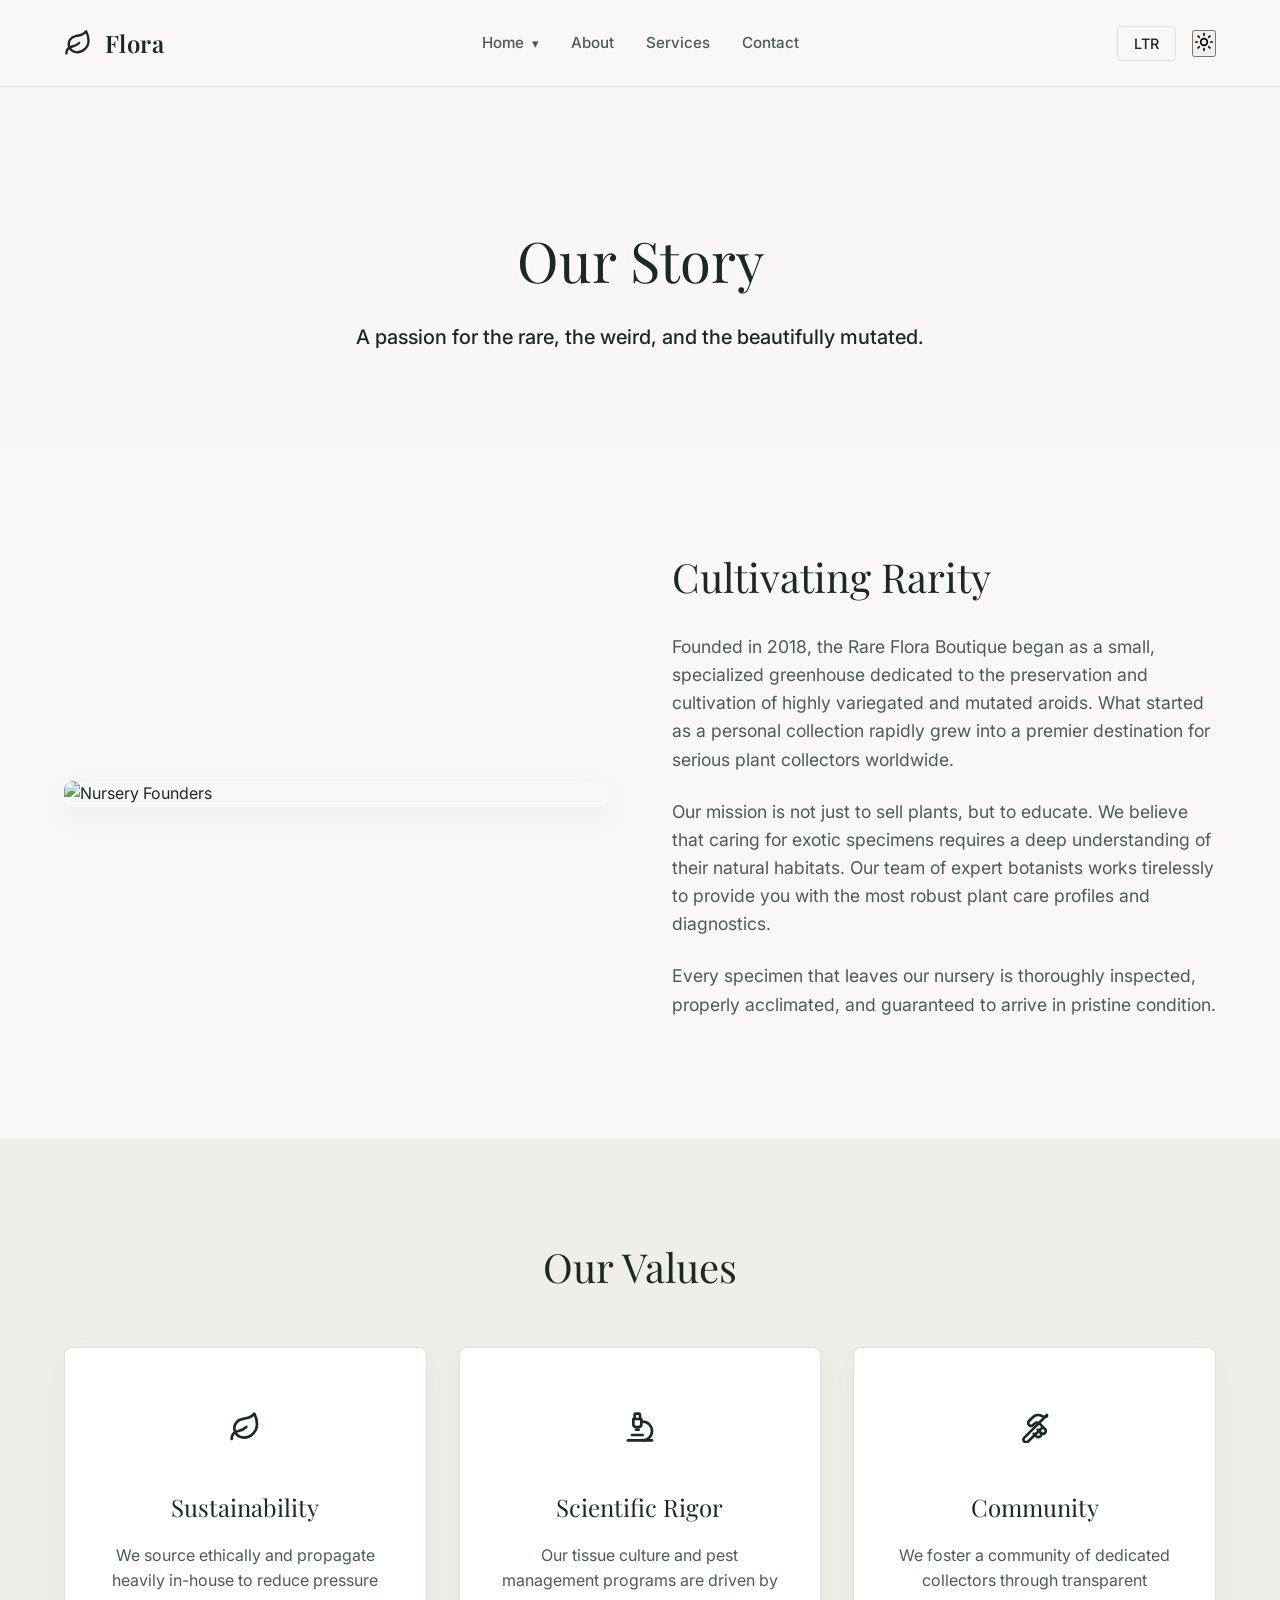
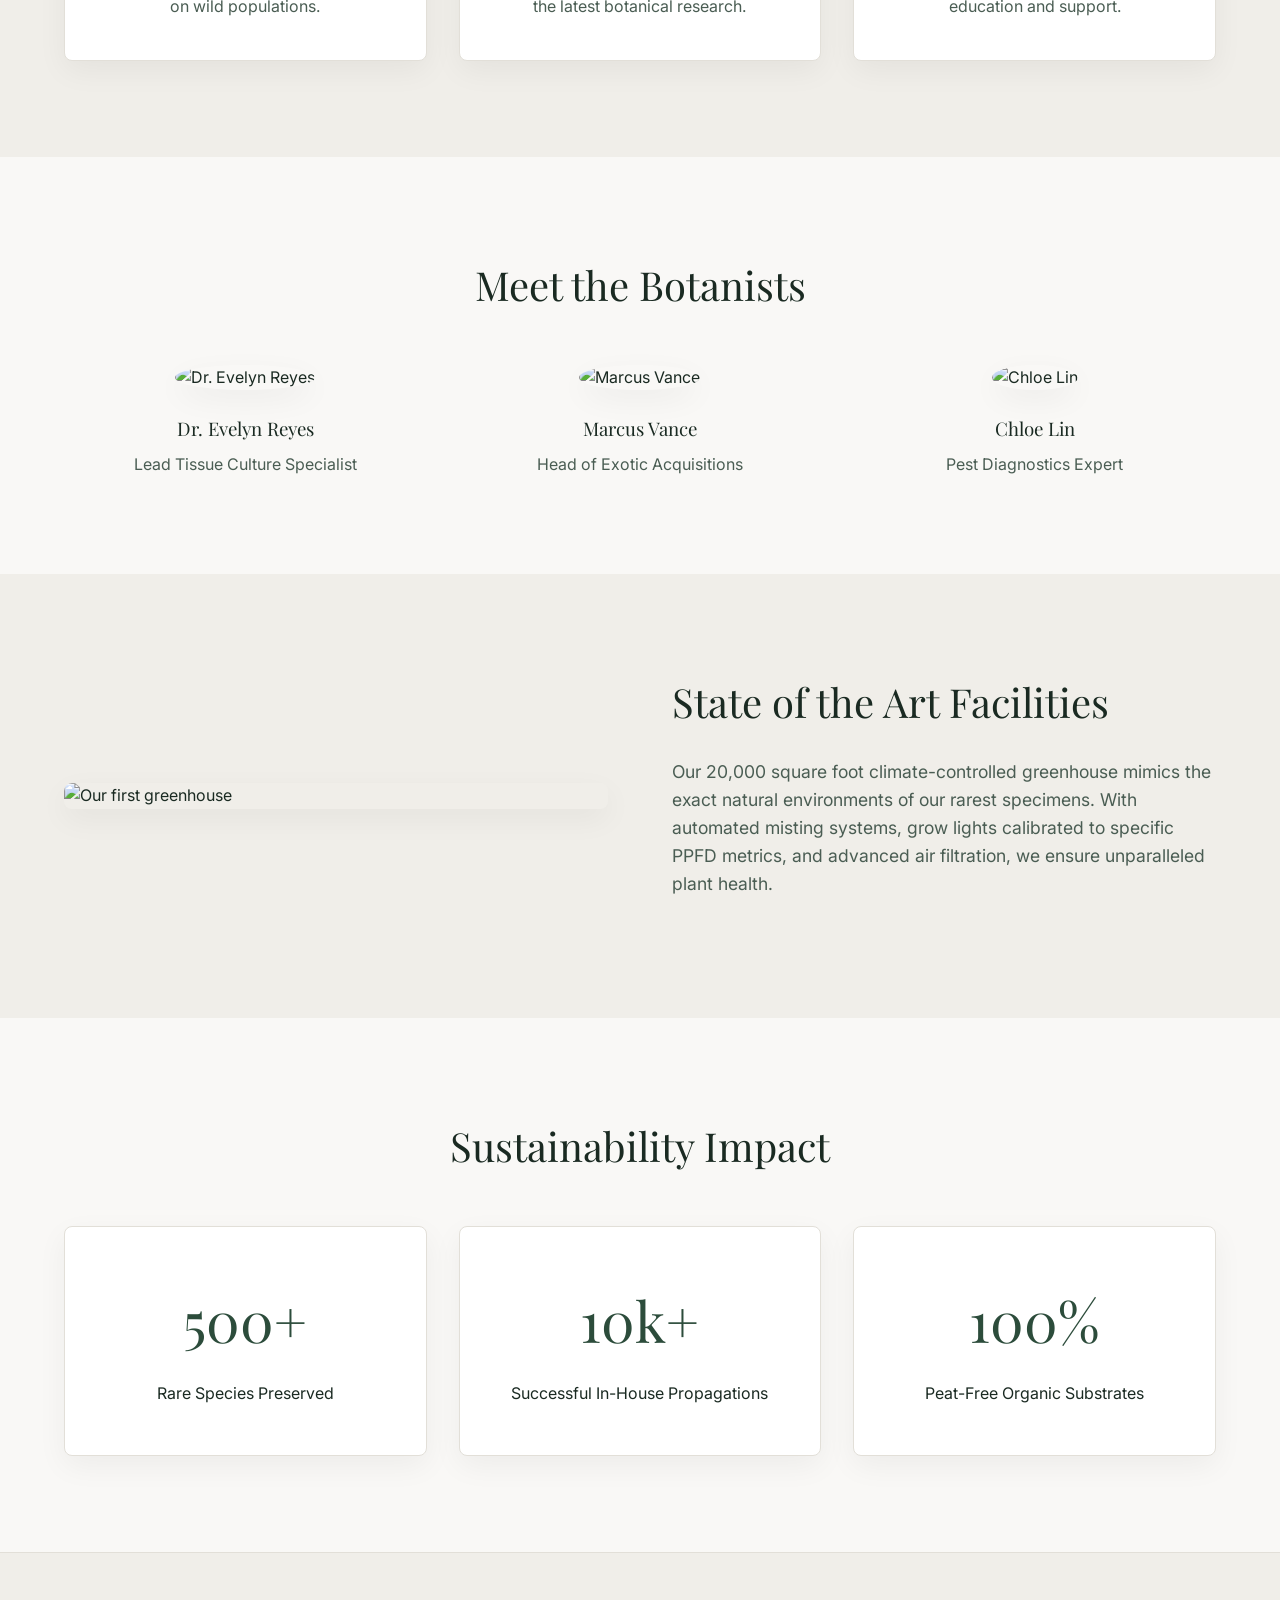
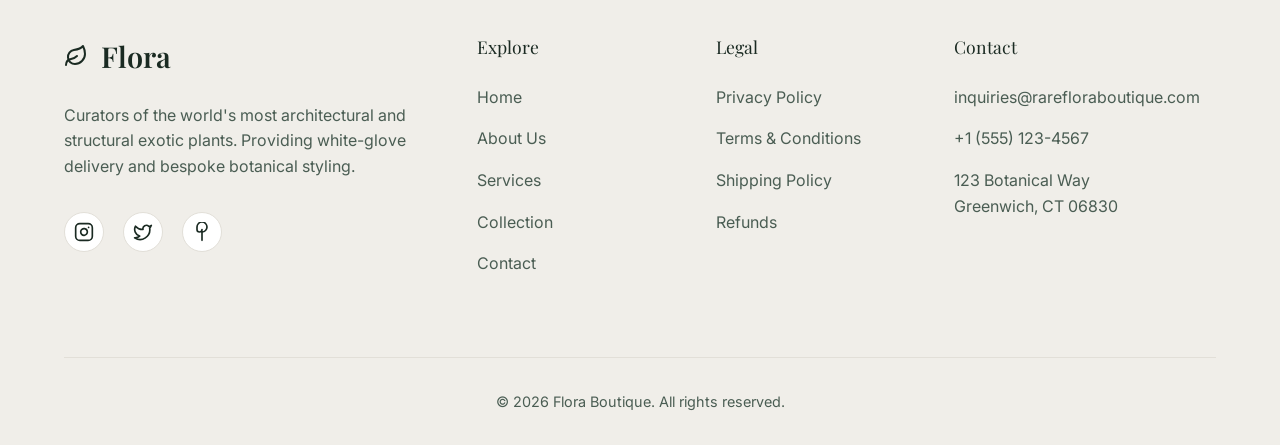
==== about.html @ 75859c8b "Initial commit" ====
<!DOCTYPE html>
<html lang="en" dir="ltr" data-theme="light">

<head>
    <meta charset="UTF-8">
    <meta name="viewport" content="width=device-width, initial-scale=1.0">
    <title>About Us - Exotic Houseplant Nursery & Rare Flora Boutique</title>
    <link rel="icon" type="image/svg+xml" href="logo.svg">
    <link rel="preconnect" href="https://fonts.googleapis.com">
    <link rel="preconnect" href="https://fonts.gstatic.com" crossorigin>
    <link
        href="https://fonts.googleapis.com/css2?family=Inter:wght@300;400;500&family=Playfair+Display:ital,wght@0,400;0,600;1,400&display=swap"
        rel="stylesheet">
    <link rel="stylesheet" href="style.css">
</head>

<body>
    <header class="header">
        <div class="logo">
            <a href="index.html">
                <svg xmlns="http://www.w3.org/2000/svg" width="28" height="28" viewBox="0 0 24 24" fill="none" stroke="currentColor" stroke-width="2" stroke-linecap="round" stroke-linejoin="round" class="brand-icon">
                    <path d="M11 20A7 7 0 0 1 9.8 6.1C15.5 5 17 4.48 19 2c1 2 2 4.18 2 8 0 5.5-4.78 10-10 10Z"/>
                    <path d="M2 21c0-3 1.85-5.36 5.08-6C9.5 14.52 12 13 13 12"/>
                </svg>
                Flora
            </a>
        </div>
                <button class="hamburger" id="hamburger" aria-label="Menu">
            <span class="hamburger-line"></span>
            <span class="hamburger-line"></span>
            <span class="hamburger-line"></span>
        </button>
        <nav class="main-nav">
            <ul class="nav-links">
                <li class="dropdown">
                    <a href="#" class="dropbtn">Home <span class="arrow">&#9662;</span></a>
                    <div class="dropdown-content">
                        <a href="index.html">Home 1 (Classic)</a>
                        <a href="home-2.html">Home 2 (Grid)</a>
                    </div>
                </li>
                <li><a href="about.html">About</a></li>
                <li><a href="services.html">Services</a></li>
                <li><a href="contact.html">Contact</a></li>
            </ul>
        </nav>
        <div class="controls">
            <button id="dir-toggle" class="control-btn" aria-label="Toggle Direction">LTR</button>
                <button id="theme-toggle" class="icon-btn" aria-label="Toggle dark mode">
                    <span class="icon light-icon"><svg xmlns="http://www.w3.org/2000/svg" width="20" height="20" viewBox="0 0 24 24" fill="none" stroke="currentColor" stroke-width="2" stroke-linecap="round" stroke-linejoin="round"><circle cx="12" cy="12" r="4"/><path d="M12 2v2"/><path d="M12 20v2"/><path d="m4.93 4.93 1.41 1.41"/><path d="m17.66 17.66 1.41 1.41"/><path d="M2 12h2"/><path d="M20 12h2"/><path d="m6.34 17.66-1.41 1.41"/><path d="m19.07 4.93-1.41 1.41"/></svg></span>
                    <span class="icon dark-icon"><svg xmlns="http://www.w3.org/2000/svg" width="20" height="20" viewBox="0 0 24 24" fill="none" stroke="currentColor" stroke-width="2" stroke-linecap="round" stroke-linejoin="round"><path d="M12 3a6 6 0 0 0 9 9 9 9 0 1 1-9-9Z"/></svg></span>
                </button>
        </div>
    </header>

    <main>
        <!-- 1. Page Header -->
        <!-- Insert photo here (Update the background URL below) -->
        <section class="page-header section bg-secondary" style="background: url('https://images.unsplash.com/photo-1518531933037-91b2f5f229cc?ixlib=rb-4.0.3&auto=format&fit=crop&w=2000&q=80') center/cover no-repeat;">
            <div class="container">
                <h1 class="page-title">Our Story</h1>
                <p class="page-subtitle">A passion for the rare, the weird, and the beautifully mutated.</p>
            </div>
        </section>

        <!-- 2. About Story -->
        <section class="section about-section">
            <div class="container">
                <div class="about-layout">
                    <figure class="about-image" style="margin: 0;">
                    <!-- Insert photo here -->
                    <img src="https://plus.unsplash.com/premium_photo-1663091870068-7eadee98c652?q=80&w=2340&auto=format&fit=crop&ixlib=rb-4.1.0&ixid=M3wxMjA3fDB8MHxwaG90by1wYWdlfHx8fGVufDB8fHx8fA%3D%3D=rb-4.0.3&auto=format&fit=crop&w=1000&q=80"
                        alt="Nursery Founders" style="width: 100%; height: auto; border-radius: 8px;">
                    
                </figure>
                    <div class="about-content">
                        <h2 class="section-title" style="text-align: start; margin-bottom: 1.5rem;">Cultivating Rarity
                        </h2>
                        <p>Founded in 2018, the Rare Flora Boutique began as a small, specialized greenhouse dedicated
                            to the preservation and cultivation of highly variegated and mutated aroids. What started as
                            a personal collection rapidly grew into a premier destination for serious plant collectors
                            worldwide.</p>
                        <p>Our mission is not just to sell plants, but to educate. We believe that caring for exotic
                            specimens requires a deep understanding of their natural habitats. Our team of expert
                            botanists works tirelessly to provide you with the most robust plant care profiles and
                            diagnostics.</p>
                        <p>Every specimen that leaves our nursery is thoroughly inspected, properly acclimated, and
                            guaranteed to arrive in pristine condition.</p>
                    </div>
                </div>
            </div>
        </section>

        <!-- 3. Our Values -->
        <section class="section values-section bg-secondary">
            <div class="container">
                <h2 class="section-title">Our Values</h2>
                <div class="care-grid">
                    <div class="care-card">
                        <div class="card-icon"><svg xmlns="http://www.w3.org/2000/svg" width="32" height="32" viewBox="0 0 24 24" fill="none" stroke="currentColor" stroke-width="2" stroke-linecap="round" stroke-linejoin="round"><path d="M11 20A7 7 0 0 1 9.8 6.1C15.5 5 17 4.48 19 2c1 2 2 4.18 2 8 0 5.5-4.78 10-10 10Z"/><path d="M2 21c0-3 1.85-5.36 5.08-6C9.5 14.52 12 13 13 12"/></svg></div>
                        <h3>Sustainability</h3>
                        <p>We source ethically and propagate heavily in-house to reduce pressure on wild populations.
                        </p>
                    </div>
                    <div class="care-card">
                        <div class="card-icon"><svg xmlns="http://www.w3.org/2000/svg" width="32" height="32" viewBox="0 0 24 24" fill="none" stroke="currentColor" stroke-width="2" stroke-linecap="round" stroke-linejoin="round"><path d="M6 18h8"/><path d="M3 22h18"/><path d="M14 22a7 7 0 1 0 0-14h-1"/><path d="M9 14h2"/><path d="M9 12a2 2 0 0 1-2-2V6h6v4a2 2 0 0 1-2 2Z"/><path d="M12 6V3a1 1 0 0 0-1-1H9a1 1 0 0 0-1 1v3"/></svg></div>
                        <h3>Scientific Rigor</h3>
                        <p>Our tissue culture and pest management programs are driven by the latest botanical research.
                        </p>
                    </div>
                    <div class="care-card">
                        <div class="card-icon"><svg xmlns="http://www.w3.org/2000/svg" width="32" height="32" viewBox="0 0 24 24" fill="none" stroke="currentColor" stroke-width="2" stroke-linecap="round" stroke-linejoin="round"><path d="m11 17 2 2a1 1 0 1 0 3-3"/><path d="m14 14 2.5 2.5a1 1 0 1 0 3-3l-3.88-3.88a3 3 0 0 0-4.24 0l-.88.88a1 1 0 1 1-3-3l2.81-2.81a5.79 5.79 0 0 1 7.06-.87l.47.28a2 2 0 0 0 1.42.25L21 4"/><path d="m21 3-6 6"/><path d="m14 10-10 10a2 2 0 0 0 2.83 2.83L17 13"/></svg></div>
                        <h3>Community</h3>
                        <p>We foster a community of dedicated collectors through transparent education and support.</p>
                    </div>
                </div>
            </div>
        </section>

        <!-- 4. Meet the Botanists -->
        <section class="section team-section">
            <div class="container">
                <h2 class="section-title">Meet the Botanists</h2>
                <div class="team-grid">
                    <div class="team-member">
                        <!-- Insert photo here -->
                        <img src="https://images.unsplash.com/photo-1573496359142-b8d87734a5a2?ixlib=rb-4.0.3&auto=format&fit=crop&w=400&q=80"
                            alt="Dr. Evelyn Reyes">
                        <h3>Dr. Evelyn Reyes</h3>
                        <p>Lead Tissue Culture Specialist</p>
                    </div>
                    <div class="team-member">
                        <!-- Insert photo here -->
                        <img src="https://images.unsplash.com/photo-1500648767791-00dcc994a43e?ixlib=rb-4.0.3&auto=format&fit=crop&w=400&q=80"
                            alt="Marcus Vance">
                        <h3>Marcus Vance</h3>
                        <p>Head of Exotic Acquisitions</p>
                    </div>
                    <div class="team-member">
                        <!-- Insert photo here -->
                        <img src="https://images.unsplash.com/photo-1580489944761-15a19d654956?ixlib=rb-4.0.3&auto=format&fit=crop&w=400&q=80"
                            alt="Chloe Lin">
                        <h3>Chloe Lin</h3>
                        <p>Pest Diagnostics Expert</p>
                    </div>
                </div>
            </div>
        </section>

        <!-- 5. Facilities -->
        <section class="section facilities-section bg-secondary">
            <div class="container about-layout reverse">
                <figure class="about-image" style="margin: 0;">
                    <!-- Insert photo here -->
                    <img src="https://plus.unsplash.com/premium_photo-1754488048042-c5ff27a94519?w=900&auto=format&fit=crop&q=60&ixlib=rb-4.1.0&ixid=M3wxMjA3fDB8MHxzZWFyY2h8MXx8VGhlJTIwb3JpZ2luYWwlMjA0MDAlMjBzcS1mdCUyMGdyZWVuaG91c2UlMjB3aGVyZSUyMG91ciUyMGNvbGxlY3Rpb24lMjBiZWdhbi58ZW58MHx8MHx8fDA%3D"
                        alt="Our first greenhouse" style="width: 100%; height: auto; border-radius: 8px;">
                    
                </figure>
                <div class="about-content">
                    <h2 class="section-title" style="text-align: start; margin-bottom: 1.5rem;">State of the Art
                        Facilities</h2>
                    <p>Our 20,000 square foot climate-controlled greenhouse mimics the exact natural environments of our
                        rarest specimens. With automated misting systems, grow lights calibrated to specific PPFD
                        metrics, and advanced air filtration, we ensure unparalleled plant health.</p>
                </div>
            </div>
        </section>

        <!-- 6. Sustainability Stats -->
        <section class="section stats-section">
            <div class="container">
                <h2 class="section-title">Sustainability Impact</h2>
                <div class="stats-grid">
                    <div class="stat-item">
                        <span class="stat-number">500+</span>
                        <p>Rare Species Preserved</p>
                    </div>
                    <div class="stat-item">
                        <span class="stat-number">10k+</span>
                        <p>Successful In-House Propagations</p>
                    </div>
                    <div class="stat-item">
                        <span class="stat-number">100%</span>
                        <p>Peat-Free Organic Substrates</p>
                    </div>
                </div>
            </div>
        </section>
    </main>

    <footer class="footer">
        <div class="container footer-grid">
            <div class="footer-brand">
                <div class="footer-logo">
                    <a href="index.html">
                        <svg xmlns="http://www.w3.org/2000/svg" width="24" height="24" viewBox="0 0 24 24" fill="none" stroke="currentColor" stroke-width="2" stroke-linecap="round" stroke-linejoin="round" class="brand-icon">
                            <path d="M11 20A7 7 0 0 1 9.8 6.1C15.5 5 17 4.48 19 2c1 2 2 4.18 2 8 0 5.5-4.78 10-10 10Z"/>
                            <path d="M2 21c0-3 1.85-5.36 5.08-6C9.5 14.52 12 13 13 12"/>
                        </svg>
                        Flora
                    </a>
                </div>
                <p class="footer-description">Curators of the world's most architectural and structural exotic plants. Providing white-glove delivery and bespoke botanical styling.</p>
                <div class="social-links">
                    <a href="#" aria-label="Instagram"><svg xmlns="http://www.w3.org/2000/svg" width="20" height="20" viewBox="0 0 24 24" fill="none" stroke="currentColor" stroke-width="2" stroke-linecap="round" stroke-linejoin="round"><rect width="20" height="20" x="2" y="2" rx="5" ry="5"/><path d="M16 11.37A4 4 0 1 1 12.63 8 4 4 0 0 1 16 11.37z"/><line x1="17.5" x2="17.51" y1="6.5" y2="6.5"/></svg></a>
                    <a href="#" aria-label="Twitter"><svg xmlns="http://www.w3.org/2000/svg" width="20" height="20" viewBox="0 0 24 24" fill="none" stroke="currentColor" stroke-width="2" stroke-linecap="round" stroke-linejoin="round"><path d="M22 4s-.7 2.1-2 3.4c1.6 10-9.4 17.3-18 11.6 2.2.1 4.4-.6 6-2C3 15.5.5 9.6 3 5c2.2 2.6 5.6 4.1 9 4-.9-4.2 4-6.6 7-3.8 1.1 0 3-1.2 3-1.2z"/></svg></a>
                    <a href="#" aria-label="Pinterest"><svg xmlns="http://www.w3.org/2000/svg" width="20" height="20" viewBox="0 0 24 24" fill="none" stroke="currentColor" stroke-width="2" stroke-linecap="round" stroke-linejoin="round"><line x1="12" x2="12" y1="12" y2="22"/><path d="M12 12A6 6 0 1 0 6 6v3a3 3 0 0 0 6 0"/></svg></a>
                </div>
            </div>
            
            <div class="footer-links-group">
                <h3>Explore</h3>
                <ul class="footer-links">
                    <li><a href="index.html">Home</a></li>
                    <li><a href="about.html">About Us</a></li>
                    <li><a href="services.html">Services</a></li>
                    <li><a href="home-2.html">Collection</a></li>
                    <li><a href="contact.html">Contact</a></li>
                </ul>
            </div>
            
            <div class="footer-links-group">
                <h3>Legal</h3>
                <ul class="footer-links">
                    <li><a href="#">Privacy Policy</a></li>
                    <li><a href="#">Terms & Conditions</a></li>
                    <li><a href="#">Shipping Policy</a></li>
                    <li><a href="#">Refunds</a></li>
                </ul>
            </div>

            <div class="footer-contact-group">
                <h3>Contact</h3>
                <ul class="footer-contact-info">
                    <li><a href="mailto:inquiries@rarefloraboutique.com">inquiries@rarefloraboutique.com</a></li>
                    <li><a href="tel:+15551234567">+1 (555) 123-4567</a></li>
                    <li>123 Botanical Way<br>Greenwich, CT 06830</li>
                </ul>
            </div>
        </div>
        <div class="footer-bottom">
            <div class="container">
                <p>&copy; 2026 Flora Boutique. All rights reserved.</p>
            </div>
        </div>
    </footer>

    <script src="script.js"></script>
</body>

</html>
---- style.css ----
:root[data-theme="light"] {
    --bg-primary: #f9f8f6; /* Cream/off-white */
    --bg-secondary: #f0eee9;
    --text-primary: #1a2a22; /* Dark green/charcoal */
    --text-secondary: #4a5d53;
    --accent-color: #2c4c3b; /* Deep emerald */
    --accent-hover: #1e3629;
    --border-color: #e2dfd8;
    --shadow: 0 10px 30px rgba(0,0,0,0.05);
    --card-bg: #ffffff;
    --hero-overlay: rgba(249, 248, 246, 0.5);
    --text-glow: rgba(255, 255, 255, 0.8);
}

:root[data-theme="dark"] {
    --bg-primary: #121614; /* Very dark green/grey */
    --bg-secondary: #1a201c;
    --text-primary: #e6e8e6; /* Soft off-white */
    --text-secondary: #a0afa6;
    --accent-color: #79a38a; /* Soft sage */
    --accent-hover: #98bea6;
    --border-color: #2c3630;
    --shadow: 0 10px 30px rgba(0,0,0,0.3);
    --card-bg: #1e2621;
    --hero-overlay: rgba(18, 22, 20, 0.6);
    --text-glow: rgba(0, 0, 0, 0.8);
}

* {
    margin: 0;
    padding: 0;
    box-sizing: border-box;
}

body {
    font-family: 'Inter', sans-serif;
    background-color: var(--bg-primary);
    color: var(--text-primary);
    line-height: 1.6;
    transition: background-color 0.4s ease, color 0.4s ease;
    overflow-x: hidden;
}

h1, h2, h3, h4, h5, h6, .logo a, .footer-logo {
    font-family: 'Playfair Display', serif;
    font-weight: 400;
}

a {
    text-decoration: none;
    color: inherit;
    transition: color 0.3s ease;
}

/* Header */
.header {
    display: flex;
    justify-content: space-between;
    align-items: center;
    padding: 1.5rem 5%;
    background-color: var(--bg-primary);
    border-bottom: 1px solid var(--border-color);
    position: sticky;
    top: 0;
    z-index: 1000;
    transition: background-color 0.4s ease, border-color 0.4s ease;
}

.logo a {
    display: flex;
    align-items: center;
    gap: 0.8rem;
    font-size: 1.5rem;
    font-weight: 600;
    letter-spacing: 0.5px;
    color: var(--text-primary);
}

.brand-logo {
    height: 40px;
    width: auto;
    object-fit: contain;
    transition: filter 0.4s ease;
}

[data-theme="dark"] .brand-logo {
    filter: invert(1) hue-rotate(180deg);
}

.main-nav .nav-links {
    list-style: none;
    display: flex;
    gap: 2rem;
}

.nav-links li a {
    font-size: 0.95rem;
    font-weight: 500;
    color: var(--text-secondary);
}

.nav-links li a:hover {
    color: var(--accent-color);
}

/* Dropdown */
.dropdown {
    position: relative;
}

.dropdown-content {
    display: none;
    position: absolute;
    top: 100%;
    /* Handle RTL positioning using logical properties */
    inset-inline-start: 0;
    background-color: var(--card-bg);
    min-width: 160px;
    box-shadow: var(--shadow);
    border: 1px solid var(--border-color);
    border-radius: 4px;
    z-index: 1;
    opacity: 0;
    transform: translateY(10px);
    transition: opacity 0.3s ease, transform 0.3s ease;
}

.dropdown:hover .dropdown-content {
    display: block;
    opacity: 1;
    transform: translateY(0);
}

.dropdown-content a {
    display: block;
    padding: 12px 16px;
    color: var(--text-primary);
    border-bottom: 1px solid var(--border-color);
}

.dropdown-content a:last-child {
    border-bottom: none;
}

.dropdown-content a:hover {
    background-color: var(--bg-secondary);
}

.arrow {
    font-size: 0.8rem;
    margin-inline-start: 4px;
}

/* Controls */
.controls {
    display: flex;
    align-items: center;
    gap: 1rem;
}

.control-btn {
    background: transparent;
    border: 1px solid var(--border-color);
    color: var(--text-primary);
    padding: 0.5rem 1rem;
    border-radius: 4px;
    cursor: pointer;
    font-family: 'Inter', sans-serif;
    font-size: 0.9rem;
    font-weight: 500;
    transition: all 0.3s ease;
}

.control-btn:hover {
    background-color: var(--bg-secondary);
}

.theme-btn {
    display: flex;
    align-items: center;
    justify-content: center;
    padding: 0.5rem;
    border-radius: 50%;
    width: 40px;
    height: 40px;
}

/* Theme Icon logic */
.icon {
    font-size: 1.2rem;
    line-height: 1;
}

[data-theme="light"] .dark-icon { display: none; }
[data-theme="light"] .light-icon { display: inline; }

[data-theme="dark"] .light-icon { display: none; }
[data-theme="dark"] .dark-icon { display: inline; }

/* Sections & Typography */
.section {
    padding: 6rem 5%;
}

.section-title {
    font-size: 2.5rem;
    margin-bottom: 3rem;
    text-align: center;
}

.container {
    max-width: 1200px;
    margin: 0 auto;
}

.bg-secondary {
    background-color: var(--bg-secondary);
}

/* Hero Section */
.hero {
    position: relative;
    height: 90vh;
    display: flex;
    align-items: center;
    justify-content: center;
    text-align: center;
    padding: 0 5%;
}

.hero::before {
    content: '';
    position: absolute;
    inset: 0;
    background-color: var(--hero-overlay);
    transition: background-color 0.4s ease;
}

.hero-content {
    position: relative;
    z-index: 1;
    max-width: 800px;
}

.hero h1 {
    font-size: 4rem;
    margin-bottom: 1.5rem;
    line-height: 1.1;
    color: var(--text-primary);
    text-shadow: 0 2px 10px var(--text-glow), 0 0 20px var(--text-glow);
}

.hero p {
    font-size: 1.25rem;
    font-weight: 500;
    color: var(--text-primary);
    margin-bottom: 2.5rem;
    text-shadow: 0 2px 8px var(--text-glow), 0 0 15px var(--text-glow);
}

.btn {
    display: inline-block;
    padding: 1rem 2rem;
    border-radius: 4px;
    font-weight: 500;
    text-transform: uppercase;
    letter-spacing: 1px;
    font-size: 0.9rem;
    cursor: pointer;
    transition: background-color 0.3s ease, transform 0.3s ease;
    border: none;
}

.primary-btn {
    background-color: var(--accent-color);
    color: #fff; /* Always white text for primary btn in light mode */
}

[data-theme="dark"] .primary-btn {
    color: var(--bg-primary); /* Dark text on light sage btn in dark mode */
}

.primary-btn:hover {
    background-color: var(--accent-hover);
    transform: translateY(-2px);
}

.full-width {
    width: 100%;
}

/* Visual Grid */
.visual-grid {
    display: grid;
    grid-template-columns: repeat(auto-fit, minmax(280px, 1fr));
    gap: 2rem;
}

.grid-item {
    background-color: var(--card-bg);
    border-radius: 8px;
    overflow: hidden;
    box-shadow: var(--shadow);
    transition: transform 0.4s ease, box-shadow 0.4s ease, background-color 0.4s ease;
}

.grid-item:hover {
    transform: translateY(-10px);
    box-shadow: 0 15px 40px rgba(0,0,0,0.1);
}

[data-theme="dark"] .grid-item:hover {
    box-shadow: 0 15px 40px rgba(0,0,0,0.5);
}

.image-wrapper {
    height: 350px;
    overflow: hidden;
}

.image-wrapper img {
    width: 100%;
    height: 100%;
    object-fit: cover;
    transition: transform 0.6s ease;
}

.grid-item:hover .image-wrapper img {
    transform: scale(1.05);
}

.item-info {
    padding: 1.5rem;
}

.item-info h3 {
    font-size: 1.4rem;
    margin-bottom: 0.5rem;
}

.item-info p {
    font-size: 0.95rem;
    color: var(--text-secondary);
}

/* Care Profiles Grid */
.care-grid {
    display: grid;
    grid-template-columns: repeat(auto-fit, minmax(300px, 1fr));
    gap: 2rem;
}

.care-card {
    background-color: var(--card-bg);
    padding: 2.5rem;
    border-radius: 8px;
    box-shadow: var(--shadow);
    text-align: center;
    border: 1px solid var(--border-color);
    transition: transform 0.3s ease, background-color 0.4s ease, border-color 0.4s ease;
}

.care-card:hover {
    transform: translateY(-5px);
}

.card-icon {
    font-size: 3rem;
    margin-bottom: 1.5rem;
    /* Soft emoji spacing fix */
    display: inline-block;
}

.care-card h3 {
    font-size: 1.5rem;
    margin-bottom: 1rem;
}

.care-card p {
    color: var(--text-secondary);
}

/* Checkout Section */
.checkout-container {
    display: flex;
    gap: 4rem;
    align-items: center;
}

.checkout-content {
    flex: 1;
}

.checkout-content .section-title {
    text-align: start;
    margin-bottom: 1.5rem;
}

.checkout-content p {
    color: var(--text-secondary);
    font-size: 1.1rem;
}

.checkout-form-wrapper {
    flex: 1;
    background-color: var(--card-bg);
    padding: 3rem;
    border-radius: 8px;
    box-shadow: var(--shadow);
    border: 1px solid var(--border-color);
    transition: background-color 0.4s ease, border-color 0.4s ease;
}

.form-group {
    margin-bottom: 1.5rem;
}

.form-group label {
    display: block;
    margin-bottom: 0.5rem;
    font-weight: 500;
    color: var(--text-primary);
}

.form-group input,
.form-group select {
    width: 100%;
    padding: 1rem;
    border: 1px solid var(--border-color);
    background-color: var(--bg-primary);
    color: var(--text-primary);
    border-radius: 4px;
    font-family: 'Inter', sans-serif;
    font-size: 1rem;
    transition: border-color 0.3s ease, background-color 0.4s ease, color 0.4s ease;
}

.form-group input:focus,
.form-group select:focus {
    outline: none;
    border-color: var(--accent-color);
}

/* Footer */
.footer {
    background-color: var(--bg-secondary);
    border-top: 1px solid var(--border-color);
    padding: 5rem 5% 2rem;
    transition: background-color 0.4s ease, border-color 0.4s ease;
}

.footer-grid {
    display: grid;
    grid-template-columns: 2fr 1fr 1fr 1.5fr;
    gap: 4rem;
    margin-bottom: 4rem;
}

.footer-brand .footer-logo a {
    display: flex;
    align-items: center;
    gap: 0.8rem;
    font-size: 1.8rem;
    font-weight: 600;
    margin-bottom: 1.5rem;
    color: var(--text-primary);
}

.footer-description {
    color: var(--text-secondary);
    margin-bottom: 2rem;
    line-height: 1.6;
    max-width: 350px;
}

.social-links {
    display: flex;
    gap: 1.2rem;
}

.social-links a {
    display: flex;
    align-items: center;
    justify-content: center;
    width: 40px;
    height: 40px;
    border-radius: 50%;
    background-color: var(--card-bg);
    color: var(--text-primary);
    border: 1px solid var(--border-color);
    transition: all 0.3s ease;
}

.social-links a:hover {
    background-color: var(--accent-color);
    color: #fff;
    border-color: var(--accent-color);
    transform: translateY(-3px);
}

[data-theme="dark"] .social-links a:hover {
    color: var(--bg-primary);
}

.footer-links-group h3, .footer-contact-group h3 {
    font-size: 1.1rem;
    color: var(--text-primary);
    margin-bottom: 1.5rem;
}

.footer-links, .footer-contact-info {
    list-style: none;
}

.footer-links li, .footer-contact-info li {
    margin-bottom: 1rem;
    color: var(--text-secondary);
}

.footer-links a, .footer-contact-info a {
    transition: color 0.3s ease;
}

.footer-links a:hover, .footer-contact-info a:hover {
    color: var(--accent-color);
}

.footer-bottom {
    border-top: 1px solid var(--border-color);
    padding-top: 2rem;
    text-align: center;
}

.footer-bottom p {
    color: var(--text-secondary);
    font-size: 0.9rem;
}

@media (max-width: 992px) {
    .footer-grid {
        grid-template-columns: 1fr 1fr;
    }
}

@media (max-width: 768px) {
    .footer-grid {
        grid-template-columns: 1fr;
        gap: 3rem;
    }
}

/* Hamburger Menu Styles */
.hamburger {
    display: none;
    flex-direction: column;
    gap: 6px;
    background: none;
    border: none;
    cursor: pointer;
    z-index: 100;
    padding: 0.5rem;
}

.hamburger-line {
    width: 28px;
    height: 2px;
    background-color: var(--text-primary);
    transition: all 0.3s ease;
}

/* Responsive */
@media (max-width: 768px) {
    .hamburger {
        display: flex;
    }

    .header {
        flex-wrap: wrap;
        align-items: center;
        justify-content: space-between;
    }
    
    .main-nav, .controls {
        display: none;
        width: 100%;
        justify-content: center;
        padding: 1rem 0;
    }

    .header.nav-open .main-nav,
    .header.nav-open .controls {
        display: flex;
    }
    
    .main-nav .nav-links {
        flex-direction: column;
        width: 100%;
        text-align: center;
        gap: 1.5rem;
    }
    
    .controls {
        border-top: 1px solid var(--border-color);
        padding-top: 1.5rem;
        margin-top: 0.5rem;
        gap: 1.5rem;
    }

    /* Hamburger Animation */
    .header.nav-open .hamburger-line:nth-child(1) { transform: translateY(8px) rotate(45deg); }
    .header.nav-open .hamburger-line:nth-child(2) { opacity: 0; }
    .header.nav-open .hamburger-line:nth-child(3) { transform: translateY(-8px) rotate(-45deg); }
    
    .hero h1 {
        font-size: 2.5rem;
    }
    
    .checkout-container {
        flex-direction: column;
    }
    
    .checkout-content .section-title {
        text-align: center;
    }
    
    .checkout-content p {
        text-align: center;
        margin-bottom: 2rem;
    }
}

/* Home 2 Grid Hero */
.hero-grid-section {
    padding-top: 4rem;
}

.hero-grid-layout {
    display: grid;
    grid-template-columns: 1fr 1fr;
    gap: 4rem;
    align-items: center;
}

.hero-grid-text h1 {
    font-size: 3.5rem;
    margin-bottom: 1.5rem;
    line-height: 1.1;
    color: var(--text-primary);
}

.hero-grid-text p {
    font-size: 1.2rem;
    color: var(--text-secondary);
    margin-bottom: 2.5rem;
}

.hero-grid-images {
    display: grid;
    grid-template-columns: repeat(2, 1fr);
    grid-template-rows: repeat(2, 200px);
    gap: 1rem;
}

.hero-grid-images img {
    width: 100%;
    height: 100%;
    object-fit: cover;
    border-radius: 8px;
    box-shadow: var(--shadow);
    transition: transform 0.4s ease;
}

.hero-grid-images img:hover {
    transform: scale(1.02);
}

.hero-img-1 {
    grid-column: 1 / 2;
    grid-row: 1 / 3;
    height: 100% !important;
}

.hero-img-2 {
    grid-column: 2 / 3;
    grid-row: 1 / 2;
}

.hero-img-3 {
    grid-column: 2 / 3;
    grid-row: 2 / 3;
}

@media (max-width: 992px) {
    .hero-grid-layout {
        grid-template-columns: 1fr;
        gap: 3rem;
    }
}

/* Page Header */
.page-header {
    position: relative;
    text-align: center;
    padding: 8rem 5% 6rem;
    display: flex;
    flex-direction: column;
    align-items: center;
    justify-content: center;
}

.page-header::before {
    content: '';
    position: absolute;
    inset: 0;
    background-color: var(--hero-overlay);
    transition: background-color 0.4s ease;
}

.page-header > .container {
    position: relative;
    z-index: 1;
}

.page-title {
    font-size: 3.5rem;
    margin-bottom: 1rem;
    color: var(--text-primary);
    text-shadow: 0 2px 10px var(--text-glow), 0 0 20px var(--text-glow);
}

.page-subtitle {
    font-size: 1.25rem;
    font-weight: 500;
    color: var(--text-primary);
    max-width: 600px;
    margin: 0 auto;
    text-shadow: 0 2px 8px var(--text-glow), 0 0 15px var(--text-glow);
}

/* About Section */
.about-layout {
    display: flex;
    align-items: center;
    gap: 4rem;
}

.about-image {
    flex: 1;
    border-radius: 8px;
    overflow: hidden;
    box-shadow: var(--shadow);
}

.about-image img {
    width: 100%;
    height: auto;
    display: block;
    transition: transform 0.6s ease;
}

.about-image:hover img {
    transform: scale(1.03);
}

.about-content {
    flex: 1;
}

.about-content p {
    margin-bottom: 1.5rem;
    font-size: 1.1rem;
    color: var(--text-secondary);
}

@media (max-width: 992px) {
    .about-layout {
        flex-direction: column;
    }
}

/* Services Section */
.service-item {
    display: flex;
    align-items: center;
    gap: 4rem;
    margin-bottom: 6rem;
}

.service-item:last-child {
    margin-bottom: 0;
}

.service-item.reverse {
    flex-direction: row-reverse;
}

.service-content {
    flex: 1;
}

.service-content h2 {
    font-size: 2.2rem;
    margin-bottom: 1.2rem;
    color: var(--text-primary);
}

.service-content p {
    font-size: 1.1rem;
    color: var(--text-secondary);
    margin-bottom: 1.5rem;
}

.service-image {
    flex: 1;
    border-radius: 8px;
    overflow: hidden;
    box-shadow: var(--shadow);
}

.service-image img {
    width: 100%;
    height: 400px;
    object-fit: cover;
    display: block;
    transition: transform 0.6s ease;
}

.service-image:hover img {
    transform: scale(1.03);
}

@media (max-width: 992px) {
    .service-item, .service-item.reverse {
        flex-direction: column;
        gap: 2.5rem;
    }
}

/* Contact Section */
.contact-container {
    display: flex;
    gap: 4rem;
}

.contact-info {
    flex: 1;
}

.contact-info h2 {
    font-size: 2.2rem;
    margin-bottom: 1rem;
    color: var(--text-primary);
}

.contact-info > p {
    color: var(--text-secondary);
    margin-bottom: 2.5rem;
    font-size: 1.1rem;
}

.info-block {
    margin-bottom: 2rem;
}

.info-block h3 {
    font-size: 1.2rem;
    color: var(--text-primary);
    margin-bottom: 0.5rem;
}

.info-block p {
    color: var(--text-secondary);
}

.contact-form-wrapper {
    flex: 1;
}

.form-group textarea {
    width: 100%;
    padding: 1rem;
    border: 1px solid var(--border-color);
    background-color: var(--bg-primary);
    color: var(--text-primary);
    border-radius: 4px;
    font-family: 'Inter', sans-serif;
    font-size: 1rem;
    transition: border-color 0.3s ease, background-color 0.4s ease, color 0.4s ease;
    resize: vertical;
}

.form-group textarea:focus {
    outline: none;
    border-color: var(--accent-color);
}

@media (max-width: 992px) {
    .contact-container {
        flex-direction: column;
    }
}

/* ---- NEW 6-SECTION EXPANSION STYLES ---- */

/* Badges */
.badge {
    display: inline-block;
    padding: 0.3rem 0.8rem;
    background-color: var(--accent-color);
    color: #fff;
    font-size: 0.8rem;
    text-transform: uppercase;
    letter-spacing: 1px;
    border-radius: 4px;
    margin-bottom: 1rem;
}

[data-theme="dark"] .badge {
    color: var(--bg-primary);
}

/* Featured Section (Split Layout) */
.featured-container {
    display: flex;
    align-items: center;
    gap: 4rem;
}
.featured-image {
    flex: 1;
    border-radius: 8px;
    overflow: hidden;
    box-shadow: var(--shadow);
}
.featured-image img {
    width: 100%;
    display: block;
}
.featured-content {
    flex: 1;
}

/* Testimonials */
.testimonials-grid {
    display: grid;
    grid-template-columns: repeat(auto-fit, minmax(300px, 1fr));
    gap: 2rem;
}
.testimonial-card {
    background-color: var(--card-bg);
    padding: 2.5rem;
    border-radius: 8px;
    box-shadow: var(--shadow);
    border: 1px solid var(--border-color);
}
.quote {
    font-family: 'Playfair Display', serif;
    font-size: 1.2rem;
    font-style: italic;
    color: var(--text-primary);
    margin-bottom: 1.5rem;
}
.author {
    color: var(--accent-color);
    font-weight: 500;
}

/* Curator's Picks */
.picks-list {
    display: flex;
    flex-direction: column;
    gap: 1rem;
}
.pick-item {
    display: flex;
    justify-content: space-between;
    align-items: center;
    background-color: var(--card-bg);
    padding: 1.5rem;
    border-radius: 8px;
    border: 1px solid var(--border-color);
    box-shadow: var(--shadow);
}
.pick-content h3 { margin-bottom: 0.3rem; }
.pick-content p { color: var(--text-secondary); font-size: 0.95rem; }
.price { font-family: 'Playfair Display', serif; font-size: 1.5rem; font-weight: 600; color: var(--accent-color); }

/* Text Center Section */
.text-center-section {
    text-align: center;
}

/* Calendar Drops */
.calendar-list {
    display: flex;
    flex-direction: column;
    gap: 1.5rem;
}
.calendar-item {
    display: flex;
    align-items: center;
    gap: 2rem;
    padding-bottom: 1.5rem;
    border-bottom: 1px solid var(--border-color);
}
.calendar-item:last-child { border-bottom: none; padding-bottom: 0; }
.date {
    font-size: 1.5rem;
    font-weight: 600;
    color: var(--accent-color);
    min-width: 100px;
}
.event-info h3 { margin-bottom: 0.5rem; }
.event-info p { color: var(--text-secondary); }

/* Nursery Gallery */
.gallery-grid {
    display: grid;
    grid-template-columns: repeat(auto-fit, minmax(250px, 1fr));
    gap: 1rem;
}
.gallery-grid img {
    width: 100%;
    height: 300px;
    object-fit: cover;
    border-radius: 8px;
    transition: transform 0.4s ease;
}
.gallery-grid img:hover { transform: scale(1.03); }

/* Team Section */
.team-grid {
    display: grid;
    grid-template-columns: repeat(auto-fit, minmax(250px, 1fr));
    gap: 2rem;
    text-align: center;
}
.team-member img {
    width: 200px;
    height: 200px;
    border-radius: 50%;
    object-fit: cover;
    margin-bottom: 1.5rem;
    box-shadow: var(--shadow);
}
.team-member h3 { margin-bottom: 0.5rem; }
.team-member p { color: var(--text-secondary); }

/* Stats Section */
.stats-grid {
    display: grid;
    grid-template-columns: repeat(auto-fit, minmax(200px, 1fr));
    gap: 2rem;
    text-align: center;
}
.stat-item {
    background-color: var(--card-bg);
    padding: 3rem 1.5rem;
    border-radius: 8px;
    border: 1px solid var(--border-color);
    box-shadow: var(--shadow);
}
.stat-number {
    display: block;
    font-family: 'Playfair Display', serif;
    font-size: 3.5rem;
    color: var(--accent-color);
    margin-bottom: 1rem;
}

/* FAQ List */
.faq-list {
    display: flex;
    flex-direction: column;
    gap: 1rem;
}

/* Responsive adjustments */
@media (max-width: 992px) {
    .featured-container { flex-direction: column; }
    .pick-item { flex-direction: column; align-items: flex-start; gap: 1rem; }
}

/* Sourcing & Greenhouse Map Styles */
#sourcing-map, #greenhouse-map {
    width: 100%;
    min-height: 400px;
    border-radius: 8px;
    z-index: 1; /* keep below nav */
}

/* Grayscale tiles for a premium look */
.leaflet-tile-pane {
    filter: grayscale(100%) contrast(120%);
    transition: filter 0.4s ease;
}

/* Dark mode mapping inversion */
[data-theme="dark"] .leaflet-tile-pane {
    filter: invert(100%) hue-rotate(180deg) brightness(95%) contrast(105%) grayscale(100%);
}

/* 1024px Landscape Tablet / Small Desktop Audit Fixes */
@media (max-width: 1024px) {
    /* 1. Reduce massive gaps on side-by-side layouts so text isn't squished */
    .about-layout, 
    .contact-container, 
    .service-item, 
    .service-item.reverse,
    .checkout-container,
    .hero-grid-layout {
        gap: 2rem;
    }
    
    /* 2. Slightly scale down massive headings to prevent weird wrapping */
    .hero h1 {
        font-size: 3.5rem;
    }
    
    .page-title {
        font-size: 3rem;
    }
    
    .hero-grid-text h1 {
        font-size: 3rem;
    }
    
    /* 3. Reduce nav gap to prevent header wrapping before 768px */
    .main-nav .nav-links {
        gap: 1.25rem;
    }
}

/* 768px Tablet Audit Fixes */
@media (max-width: 768px) {
    /* 1. Stack the Contact Page layout */
    .contact-container {
        flex-direction: column;
        gap: 3rem;
    }
    
    /* 2. Stack the Home-2 Hero Grid layout */
    .hero-grid-layout {
        grid-template-columns: 1fr;
        gap: 3rem;
    }
    
    .hero-grid-images {
        grid-template-columns: 1fr;
        grid-template-rows: 250px 250px;
    }
    
    /* 3. Scale down typography gracefully */
    .hero h1 {
        font-size: 3rem;
    }
    .page-title {
        font-size: 2.8rem;
    }
    .hero-grid-text h1 {
        font-size: 2.8rem;
    }
}

/* 360px Mobile Audit Fixes */
@media (max-width: 480px) {
    /* 1. Typography Overflows */
    .hero h1 {
        font-size: 2.2rem;
    }
    .page-title {
        font-size: 2.2rem;
    }
    .hero-grid-text h1 {
        font-size: 2.2rem;
    }
    
    /* 2. Squished padding */
    .checkout-form-wrapper, .care-card, .stat-item, .testimonial-card, .pick-item {
        padding: 1.5rem; /* Reduced from large padding to give content horizontal space */
    }
    .hero {
        padding: 0 1rem;
    }
    .page-header {
        padding: 4rem 1rem 2rem;
    }
    .section {
        padding: 3rem 5%;
    }

    /* 3. Maps taking up too much vertical screen space */
    #sourcing-map, #greenhouse-map {
        min-height: 250px;
    }

    /* 4. Full width buttons */
    .btn {
        width: 100%;
        display: block;
        text-align: center;
        margin-bottom: 0.5rem;
    }
    
    /* 5. Reduce Hero Grid Heights to fit screen */
    .hero-grid-images {
        grid-template-rows: repeat(2, 150px);
    }
    
    /* 6. Footer layout adjustments */
    .footer {
        padding: 3rem 5% 1.5rem;
    }
}
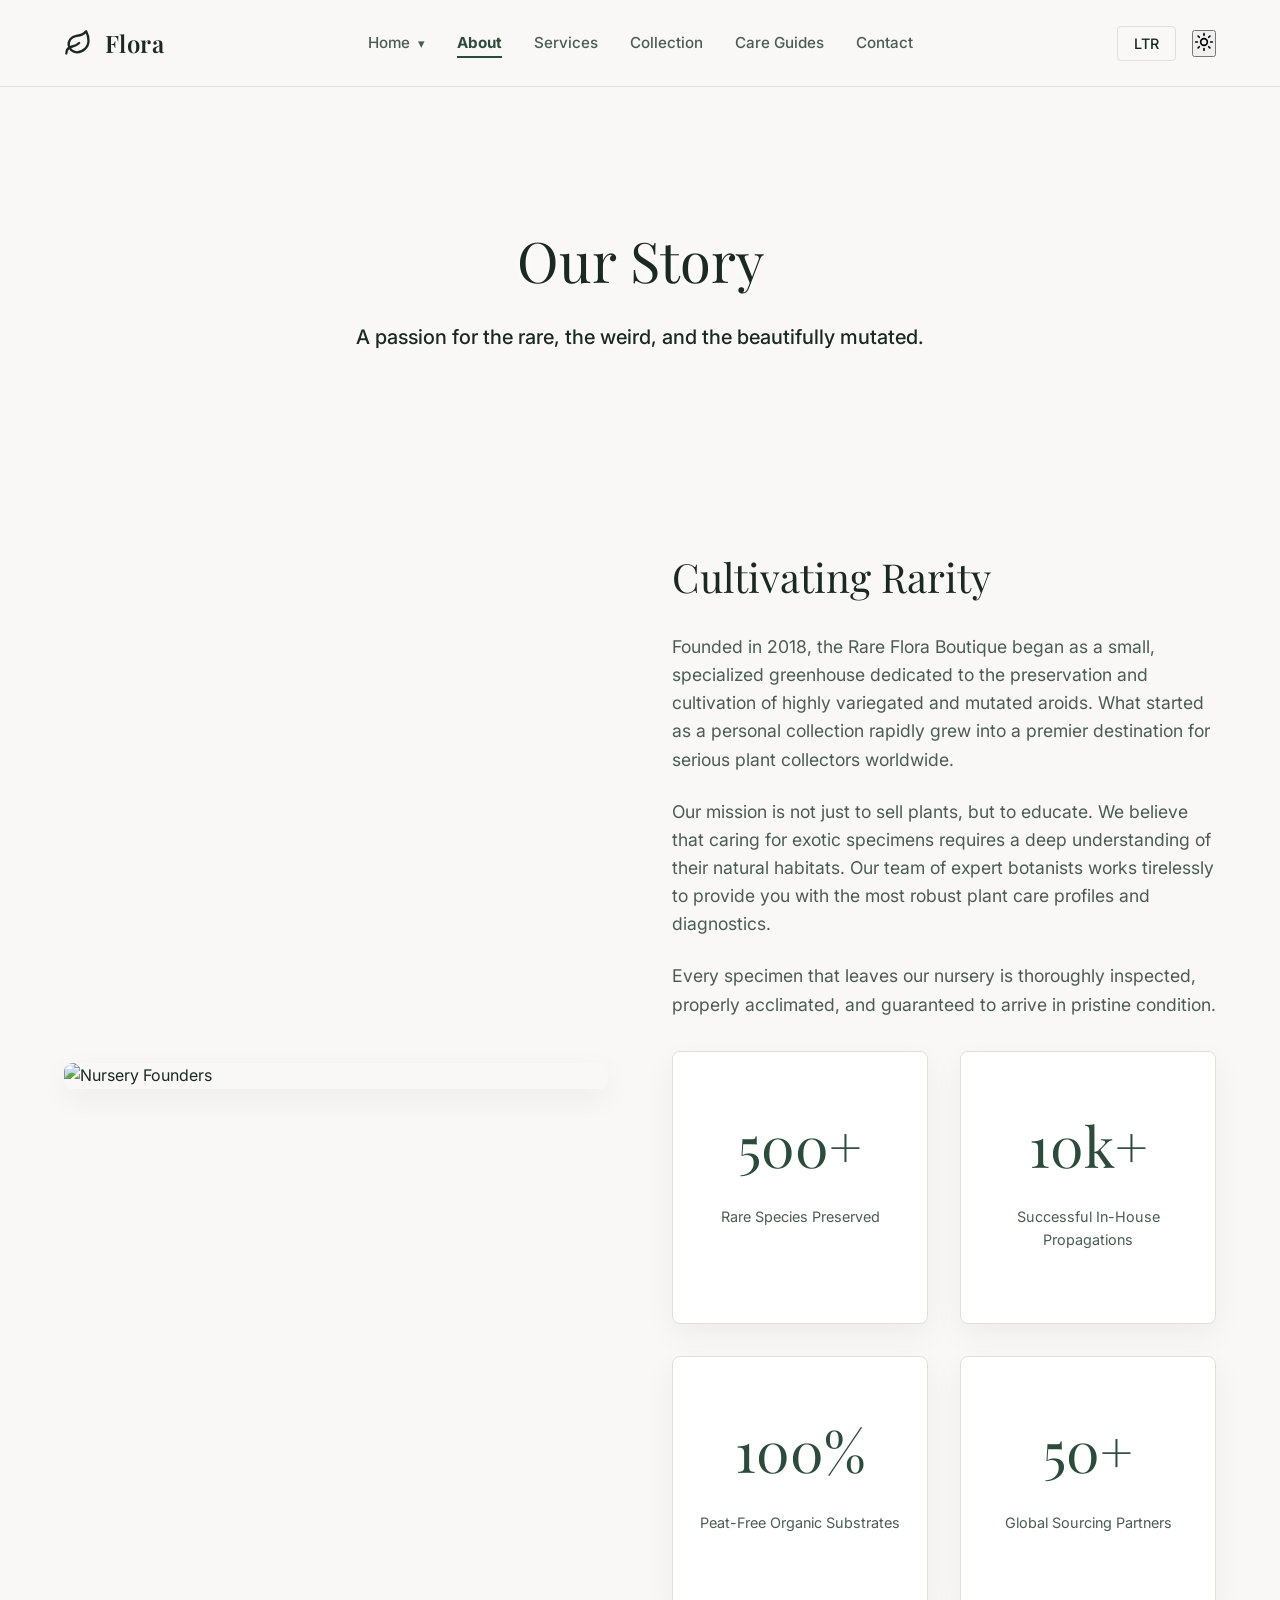
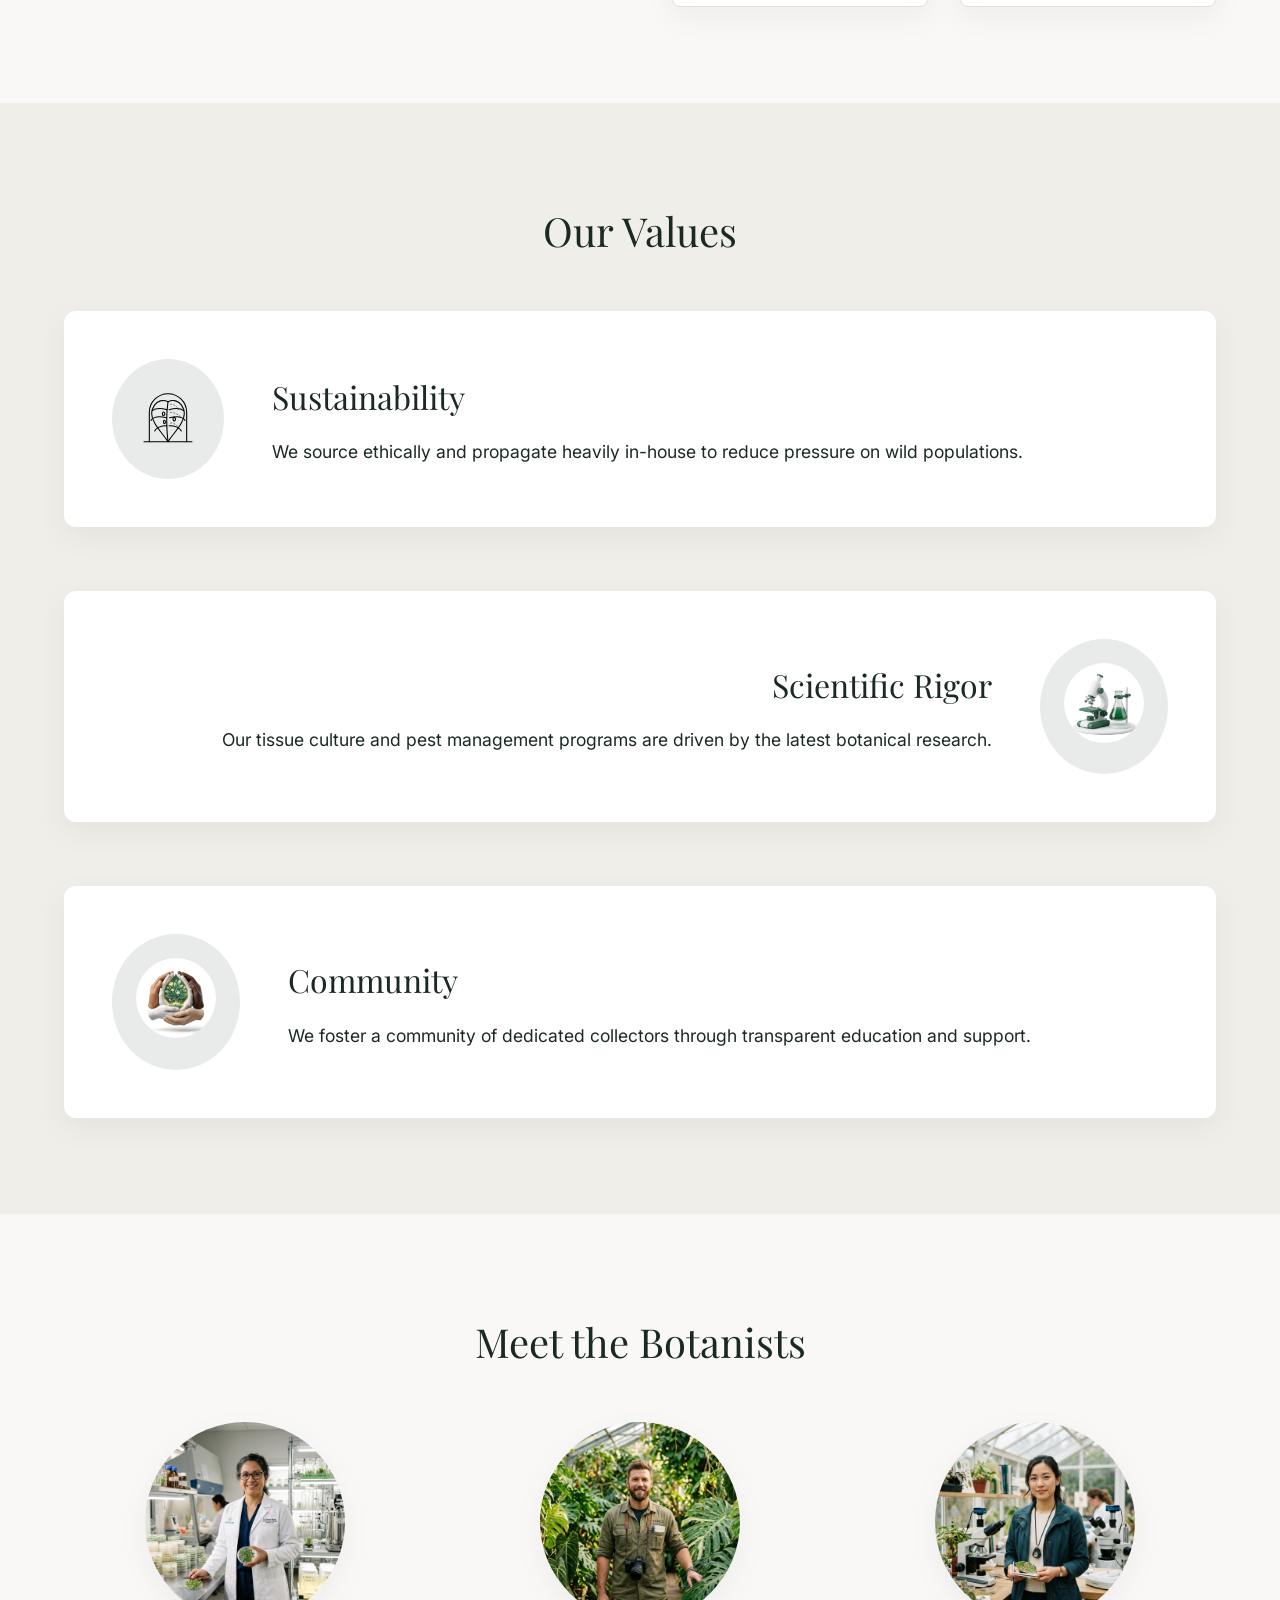
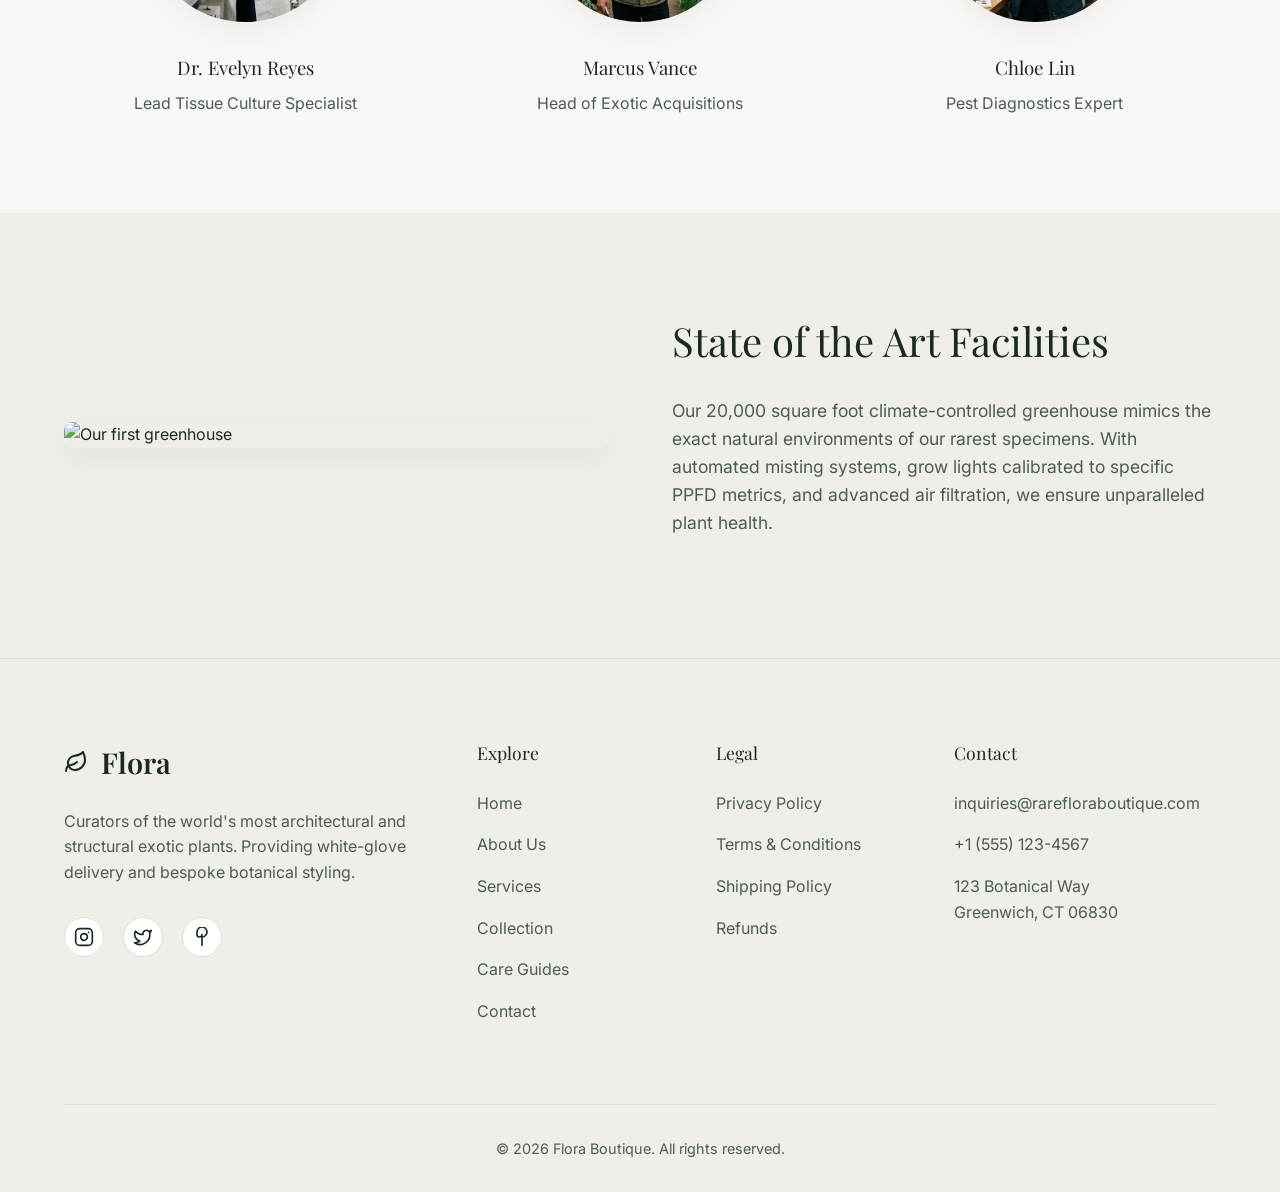
==== commit a7718a26: "Add Collection and Care Guides pages, interactive FAQs, and styling updates" ====
--- a/about.html
+++ b/about.html
@@ -41,6 +41,8 @@
                 </li>
                 <li><a href="about.html">About</a></li>
                 <li><a href="services.html">Services</a></li>
+                <li><a href="collection.html">Collection</a></li>
+                <li><a href="care-guides.html">Care Guides</a></li>
                 <li><a href="contact.html">Contact</a></li>
             </ul>
         </nav>
@@ -86,6 +88,24 @@
                             diagnostics.</p>
                         <p>Every specimen that leaves our nursery is thoroughly inspected, properly acclimated, and
                             guaranteed to arrive in pristine condition.</p>
+                        <div class="stats-grid" style="margin-top: 2rem;">
+                            <div class="stat-item">
+                                <span class="stat-number">500+</span>
+                                <p style="font-size: 0.9rem;">Rare Species Preserved</p>
+                            </div>
+                            <div class="stat-item">
+                                <span class="stat-number">10k+</span>
+                                <p style="font-size: 0.9rem;">Successful In-House Propagations</p>
+                            </div>
+                            <div class="stat-item">
+                                <span class="stat-number">100%</span>
+                                <p style="font-size: 0.9rem;">Peat-Free Organic Substrates</p>
+                            </div>
+                            <div class="stat-item">
+                                <span class="stat-number">50+</span>
+                                <p style="font-size: 0.9rem;">Global Sourcing Partners</p>
+                            </div>
+                        </div>
                     </div>
                 </div>
             </div>
@@ -95,23 +115,35 @@
         <section class="section values-section bg-secondary">
             <div class="container">
                 <h2 class="section-title">Our Values</h2>
-                <div class="care-grid">
-                    <div class="care-card">
-                        <div class="card-icon"><svg xmlns="http://www.w3.org/2000/svg" width="32" height="32" viewBox="0 0 24 24" fill="none" stroke="currentColor" stroke-width="2" stroke-linecap="round" stroke-linejoin="round"><path d="M11 20A7 7 0 0 1 9.8 6.1C15.5 5 17 4.48 19 2c1 2 2 4.18 2 8 0 5.5-4.78 10-10 10Z"/><path d="M2 21c0-3 1.85-5.36 5.08-6C9.5 14.52 12 13 13 12"/></svg></div>
-                        <h3>Sustainability</h3>
-                        <p>We source ethically and propagate heavily in-house to reduce pressure on wild populations.
-                        </p>
-                    </div>
-                    <div class="care-card">
-                        <div class="card-icon"><svg xmlns="http://www.w3.org/2000/svg" width="32" height="32" viewBox="0 0 24 24" fill="none" stroke="currentColor" stroke-width="2" stroke-linecap="round" stroke-linejoin="round"><path d="M6 18h8"/><path d="M3 22h18"/><path d="M14 22a7 7 0 1 0 0-14h-1"/><path d="M9 14h2"/><path d="M9 12a2 2 0 0 1-2-2V6h6v4a2 2 0 0 1-2 2Z"/><path d="M12 6V3a1 1 0 0 0-1-1H9a1 1 0 0 0-1 1v3"/></svg></div>
-                        <h3>Scientific Rigor</h3>
-                        <p>Our tissue culture and pest management programs are driven by the latest botanical research.
-                        </p>
-                    </div>
-                    <div class="care-card">
-                        <div class="card-icon"><svg xmlns="http://www.w3.org/2000/svg" width="32" height="32" viewBox="0 0 24 24" fill="none" stroke="currentColor" stroke-width="2" stroke-linecap="round" stroke-linejoin="round"><path d="m11 17 2 2a1 1 0 1 0 3-3"/><path d="m14 14 2.5 2.5a1 1 0 1 0 3-3l-3.88-3.88a3 3 0 0 0-4.24 0l-.88.88a1 1 0 1 1-3-3l2.81-2.81a5.79 5.79 0 0 1 7.06-.87l.47.28a2 2 0 0 0 1.42.25L21 4"/><path d="m21 3-6 6"/><path d="m14 10-10 10a2 2 0 0 0 2.83 2.83L17 13"/></svg></div>
-                        <h3>Community</h3>
-                        <p>We foster a community of dedicated collectors through transparent education and support.</p>
+                <div class="values-list" style="display: flex; flex-direction: column; gap: 4rem;">
+                    <div class="value-item" style="display: flex; align-items: center; gap: 3rem; background: var(--card-bg); padding: 3rem; border-radius: 12px; box-shadow: var(--shadow);">
+                        <div class="value-icon" style="flex-shrink: 0; color: var(--primary-color); background: rgba(36, 59, 48, 0.1); padding: 1.5rem; border-radius: 50%;">
+                            <img src="logo.svg" alt="Sustainability Logo" width="64" height="64">
+                        </div>
+                        <div class="value-text">
+                            <h3 style="font-size: 2rem; margin-bottom: 1rem; color: var(--primary-color);">Sustainability</h3>
+                            <p style="font-size: 1.1rem; line-height: 1.6; color: var(--text-light);">We source ethically and propagate heavily in-house to reduce pressure on wild populations.</p>
+                        </div>
+                    </div>
+
+                    <div class="value-item" style="display: flex; align-items: center; gap: 3rem; flex-direction: row-reverse; background: var(--card-bg); padding: 3rem; border-radius: 12px; box-shadow: var(--shadow);">
+                        <div class="value-icon" style="flex-shrink: 0; color: var(--primary-color); background: rgba(36, 59, 48, 0.1); padding: 1.5rem; border-radius: 50%;">
+                           <img src="images/icon_science.png" alt="Scientific Rigor" width="80" height="80" style="border-radius: 50%; object-fit: cover;">
+                        </div>
+                        <div class="value-text" style="text-align: right;">
+                            <h3 style="font-size: 2rem; margin-bottom: 1rem; color: var(--primary-color);">Scientific Rigor</h3>
+                            <p style="font-size: 1.1rem; line-height: 1.6; color: var(--text-light);">Our tissue culture and pest management programs are driven by the latest botanical research.</p>
+                        </div>
+                    </div>
+
+                    <div class="value-item" style="display: flex; align-items: center; gap: 3rem; background: var(--card-bg); padding: 3rem; border-radius: 12px; box-shadow: var(--shadow);">
+                        <div class="value-icon" style="flex-shrink: 0; color: var(--primary-color); background: rgba(36, 59, 48, 0.1); padding: 1.5rem; border-radius: 50%;">
+                            <img src="images/icon_community.png" alt="Community" width="80" height="80" style="border-radius: 50%; object-fit: cover;">
+                        </div>
+                        <div class="value-text">
+                            <h3 style="font-size: 2rem; margin-bottom: 1rem; color: var(--primary-color);">Community</h3>
+                            <p style="font-size: 1.1rem; line-height: 1.6; color: var(--text-light);">We foster a community of dedicated collectors through transparent education and support.</p>
+                        </div>
                     </div>
                 </div>
             </div>
@@ -124,21 +156,21 @@
                 <div class="team-grid">
                     <div class="team-member">
                         <!-- Insert photo here -->
-                        <img src="https://images.unsplash.com/photo-1573496359142-b8d87734a5a2?ixlib=rb-4.0.3&auto=format&fit=crop&w=400&q=80"
+                        <img src="images/evelyn_reyes.png"
                             alt="Dr. Evelyn Reyes">
                         <h3>Dr. Evelyn Reyes</h3>
                         <p>Lead Tissue Culture Specialist</p>
                     </div>
                     <div class="team-member">
                         <!-- Insert photo here -->
-                        <img src="https://images.unsplash.com/photo-1500648767791-00dcc994a43e?ixlib=rb-4.0.3&auto=format&fit=crop&w=400&q=80"
+                        <img src="images/marcus_vance.png"
                             alt="Marcus Vance">
                         <h3>Marcus Vance</h3>
                         <p>Head of Exotic Acquisitions</p>
                     </div>
                     <div class="team-member">
                         <!-- Insert photo here -->
-                        <img src="https://images.unsplash.com/photo-1580489944761-15a19d654956?ixlib=rb-4.0.3&auto=format&fit=crop&w=400&q=80"
+                        <img src="images/chloe_lin.png"
                             alt="Chloe Lin">
                         <h3>Chloe Lin</h3>
                         <p>Pest Diagnostics Expert</p>
@@ -166,26 +198,7 @@
             </div>
         </section>
 
-        <!-- 6. Sustainability Stats -->
-        <section class="section stats-section">
-            <div class="container">
-                <h2 class="section-title">Sustainability Impact</h2>
-                <div class="stats-grid">
-                    <div class="stat-item">
-                        <span class="stat-number">500+</span>
-                        <p>Rare Species Preserved</p>
-                    </div>
-                    <div class="stat-item">
-                        <span class="stat-number">10k+</span>
-                        <p>Successful In-House Propagations</p>
-                    </div>
-                    <div class="stat-item">
-                        <span class="stat-number">100%</span>
-                        <p>Peat-Free Organic Substrates</p>
-                    </div>
-                </div>
-            </div>
-        </section>
+
     </main>
 
     <footer class="footer">
@@ -214,7 +227,8 @@
                     <li><a href="index.html">Home</a></li>
                     <li><a href="about.html">About Us</a></li>
                     <li><a href="services.html">Services</a></li>
-                    <li><a href="home-2.html">Collection</a></li>
+                    <li><a href="collection.html">Collection</a></li>
+                    <li><a href="care-guides.html">Care Guides</a></li>
                     <li><a href="contact.html">Contact</a></li>
                 </ul>
             </div>
--- a/style.css
+++ b/style.css
@@ -8,7 +8,7 @@
     --border-color: #e2dfd8;
     --shadow: 0 10px 30px rgba(0,0,0,0.05);
     --card-bg: #ffffff;
-    --hero-overlay: rgba(249, 248, 246, 0.5);
+    --hero-overlay: rgba(249, 248, 246, 0.85);
     --text-glow: rgba(255, 255, 255, 0.8);
 }
 
@@ -99,8 +99,15 @@
     color: var(--text-secondary);
 }
 
-.nav-links li a:hover {
+.nav-links li a:hover,
+.nav-links li a.active {
     color: var(--accent-color);
+}
+
+.nav-links li a.active {
+    font-weight: 700;
+    border-bottom: 2px solid var(--accent-color);
+    padding-bottom: 4px;
 }
 
 /* Dropdown */
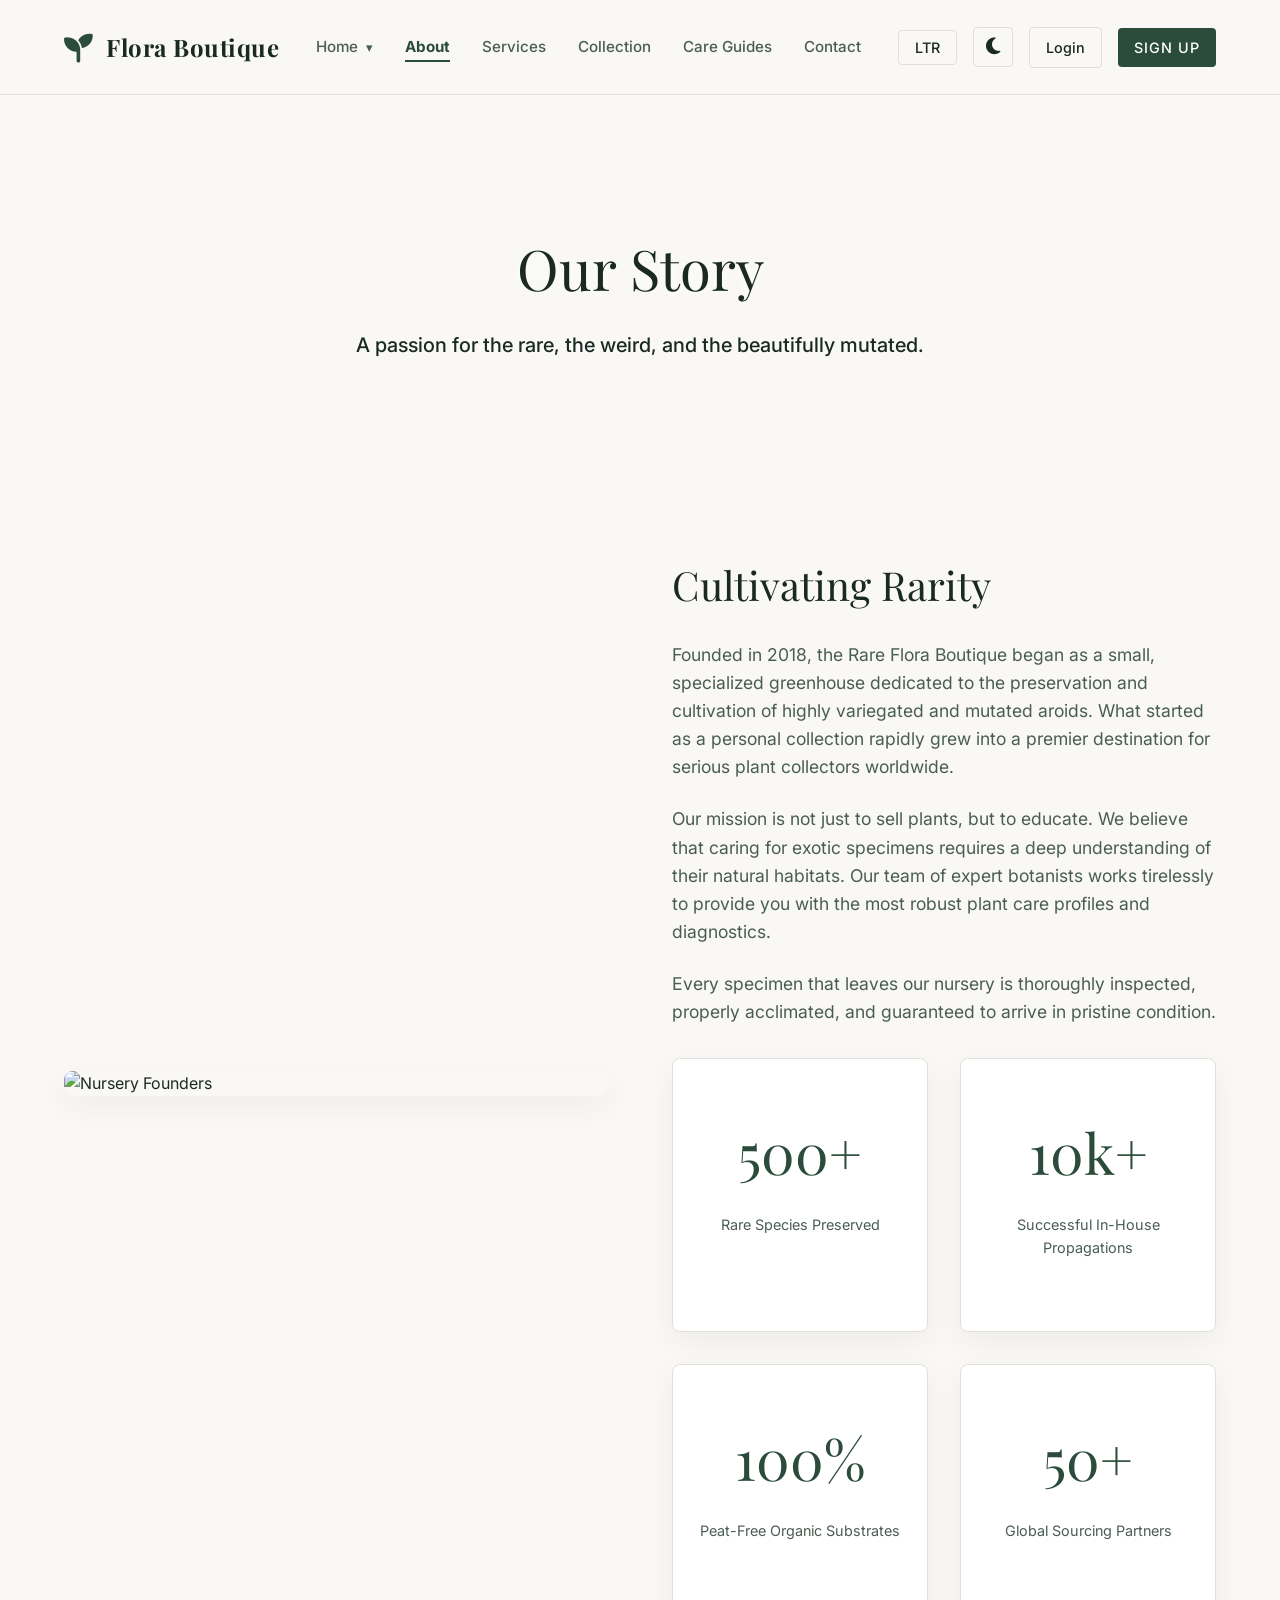
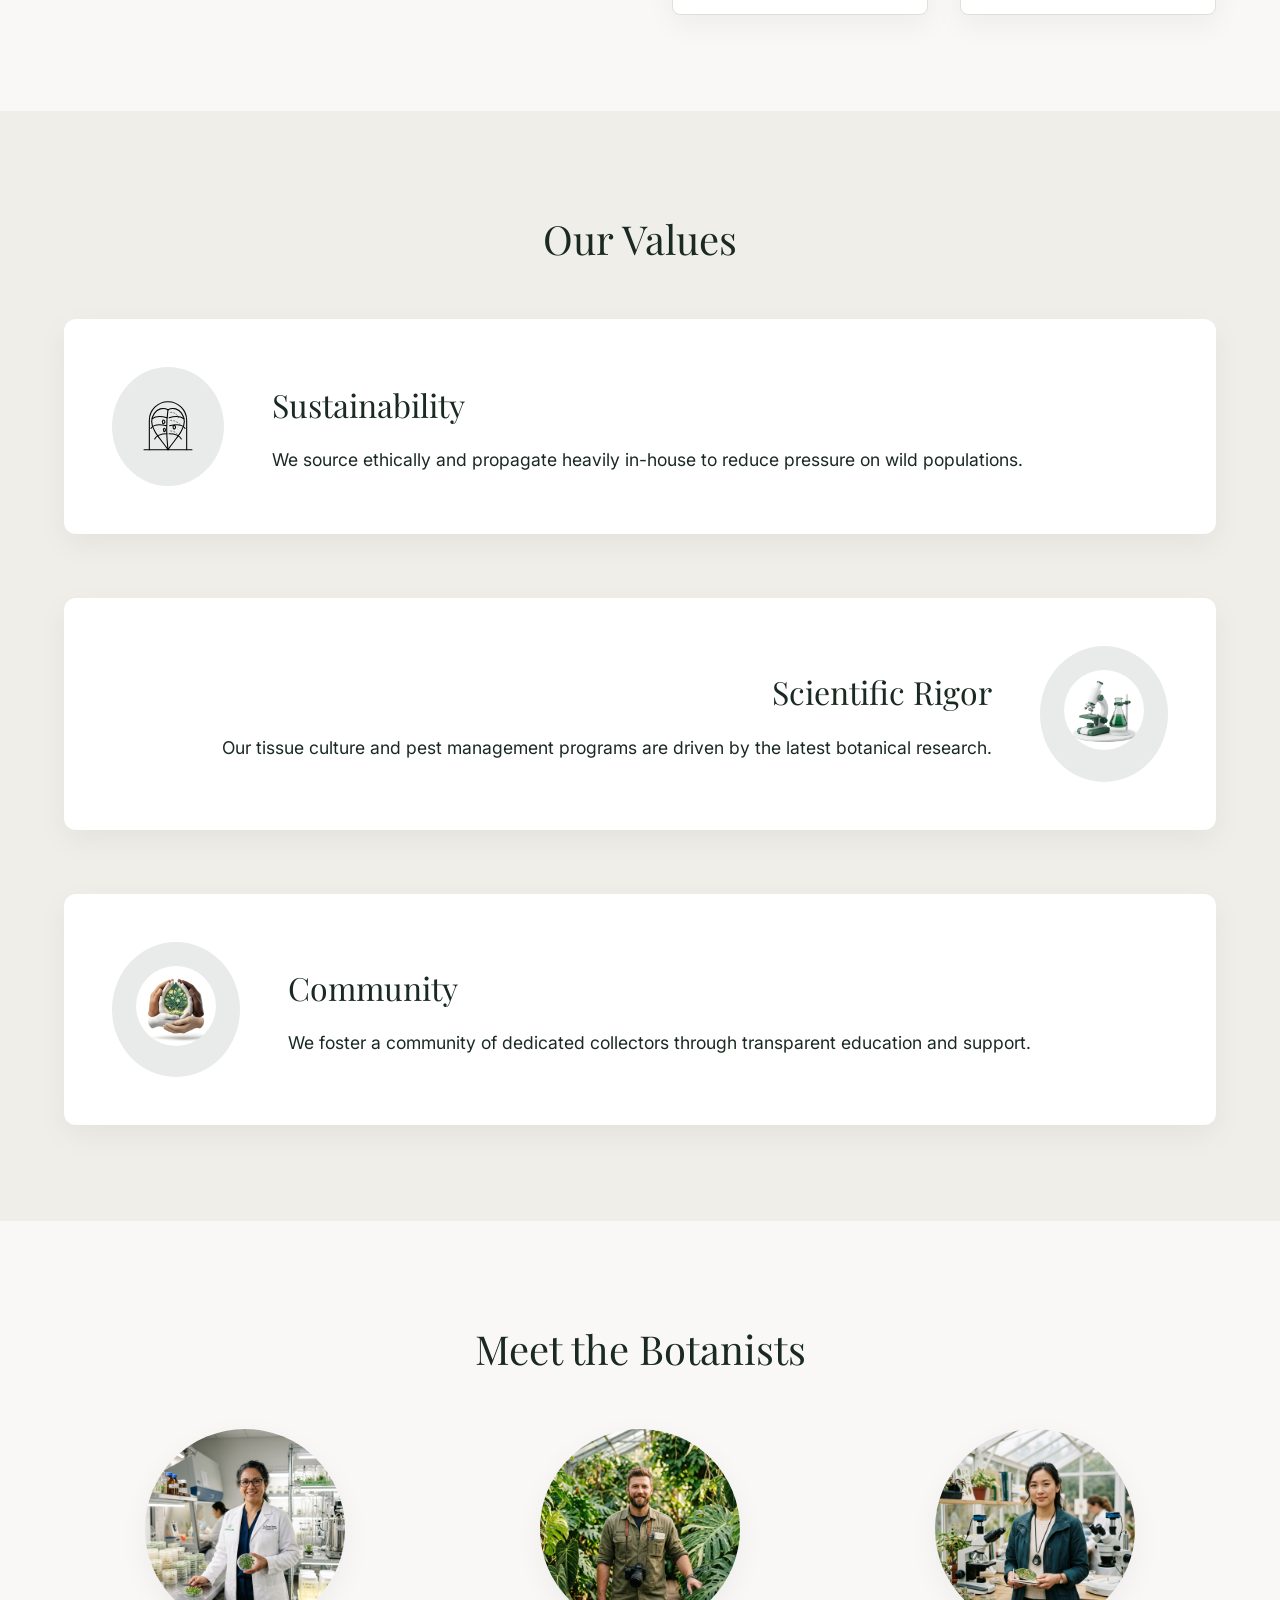
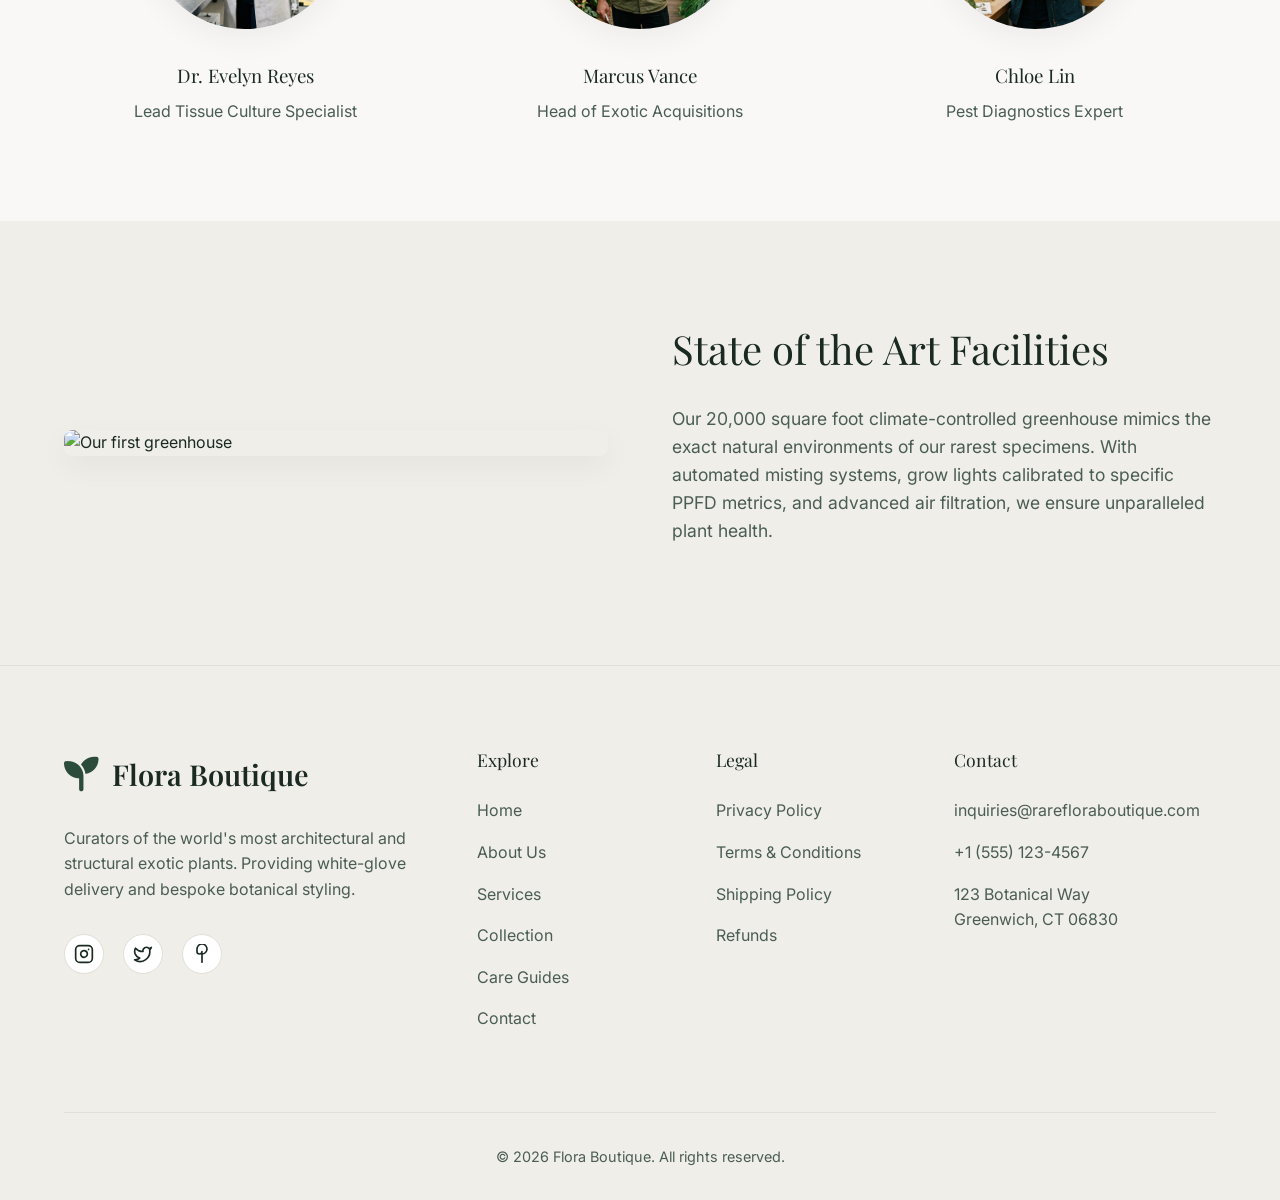
==== commit 3f39721d: "feat: add login and signup pages, custom background images, and layout fixes" ====
--- a/about.html
+++ b/about.html
@@ -12,17 +12,15 @@
         href="https://fonts.googleapis.com/css2?family=Inter:wght@300;400;500&family=Playfair+Display:ital,wght@0,400;0,600;1,400&display=swap"
         rel="stylesheet">
     <link rel="stylesheet" href="style.css">
+    <link rel="stylesheet" href="https://cdnjs.cloudflare.com/ajax/libs/font-awesome/6.4.0/css/all.min.css">
 </head>
 
 <body>
     <header class="header">
         <div class="logo">
             <a href="index.html">
-                <svg xmlns="http://www.w3.org/2000/svg" width="28" height="28" viewBox="0 0 24 24" fill="none" stroke="currentColor" stroke-width="2" stroke-linecap="round" stroke-linejoin="round" class="brand-icon">
-                    <path d="M11 20A7 7 0 0 1 9.8 6.1C15.5 5 17 4.48 19 2c1 2 2 4.18 2 8 0 5.5-4.78 10-10 10Z"/>
-                    <path d="M2 21c0-3 1.85-5.36 5.08-6C9.5 14.52 12 13 13 12"/>
-                </svg>
-                Flora
+                <span class="logo-icon"><i class="fa-solid fa-seedling"></i></span>
+                <span class="logo-text">Flora Boutique</span>
             </a>
         </div>
                 <button class="hamburger" id="hamburger" aria-label="Menu">
@@ -49,9 +47,11 @@
         <div class="controls">
             <button id="dir-toggle" class="control-btn" aria-label="Toggle Direction">LTR</button>
                 <button id="theme-toggle" class="icon-btn" aria-label="Toggle dark mode">
-                    <span class="icon light-icon"><svg xmlns="http://www.w3.org/2000/svg" width="20" height="20" viewBox="0 0 24 24" fill="none" stroke="currentColor" stroke-width="2" stroke-linecap="round" stroke-linejoin="round"><circle cx="12" cy="12" r="4"/><path d="M12 2v2"/><path d="M12 20v2"/><path d="m4.93 4.93 1.41 1.41"/><path d="m17.66 17.66 1.41 1.41"/><path d="M2 12h2"/><path d="M20 12h2"/><path d="m6.34 17.66-1.41 1.41"/><path d="m19.07 4.93-1.41 1.41"/></svg></span>
-                    <span class="icon dark-icon"><svg xmlns="http://www.w3.org/2000/svg" width="20" height="20" viewBox="0 0 24 24" fill="none" stroke="currentColor" stroke-width="2" stroke-linecap="round" stroke-linejoin="round"><path d="M12 3a6 6 0 0 0 9 9 9 9 0 1 1-9-9Z"/></svg></span>
-                </button>
+                <span class="icon light-icon"><i class="fa-solid fa-moon"></i></span>
+                <span class="icon dark-icon"><i class="fa-solid fa-sun"></i></span>
+            </button>
+            <a href="login.html" class="control-btn" style="text-decoration: none;">Login</a>
+            <a href="signup.html" class="btn primary-btn" style="padding: 0.5rem 1rem; font-size: 0.9rem; text-decoration: none;">Sign Up</a>
         </div>
     </header>
 
@@ -206,11 +206,8 @@
             <div class="footer-brand">
                 <div class="footer-logo">
                     <a href="index.html">
-                        <svg xmlns="http://www.w3.org/2000/svg" width="24" height="24" viewBox="0 0 24 24" fill="none" stroke="currentColor" stroke-width="2" stroke-linecap="round" stroke-linejoin="round" class="brand-icon">
-                            <path d="M11 20A7 7 0 0 1 9.8 6.1C15.5 5 17 4.48 19 2c1 2 2 4.18 2 8 0 5.5-4.78 10-10 10Z"/>
-                            <path d="M2 21c0-3 1.85-5.36 5.08-6C9.5 14.52 12 13 13 12"/>
-                        </svg>
-                        Flora
+                        <span class="logo-icon"><i class="fa-solid fa-seedling"></i></span>
+                        <span class="logo-text">Flora Boutique</span>
                     </a>
                 </div>
                 <p class="footer-description">Curators of the world's most architectural and structural exotic plants. Providing white-glove delivery and bespoke botanical styling.</p>
--- a/style.css
+++ b/style.css
@@ -71,9 +71,15 @@
     align-items: center;
     gap: 0.8rem;
     font-size: 1.5rem;
-    font-weight: 600;
+    font-weight: 700;
     letter-spacing: 0.5px;
     color: var(--text-primary);
+    white-space: nowrap;
+}
+
+.logo-icon, .brand-icon {
+    color: var(--accent-color);
+    font-size: 1.2em;
 }
 
 .brand-logo {
@@ -165,31 +171,35 @@
     gap: 1rem;
 }
 
-.control-btn {
+.control-btn, .icon-btn {
     background: transparent;
     border: 1px solid var(--border-color);
     color: var(--text-primary);
-    padding: 0.5rem 1rem;
     border-radius: 4px;
     cursor: pointer;
     font-family: 'Inter', sans-serif;
     font-size: 0.9rem;
     font-weight: 500;
     transition: all 0.3s ease;
-}
-
-.control-btn:hover {
-    background-color: var(--bg-secondary);
-}
-
-.theme-btn {
     display: flex;
     align-items: center;
     justify-content: center;
+}
+
+.control-btn {
+    padding: 0.5rem 1rem;
+}
+
+.icon-btn {
     padding: 0.5rem;
-    border-radius: 50%;
     width: 40px;
     height: 40px;
+}
+
+.control-btn:hover, .icon-btn:hover {
+    background-color: var(--bg-secondary);
+    color: var(--accent-color);
+    border-color: var(--accent-color);
 }
 
 /* Theme Icon logic */
@@ -1218,3 +1228,216 @@
         padding: 3rem 5% 1.5rem;
     }
 }
+
+/* Fix for 360px mobile hamburger jump and sticky issues */
+.header {
+    transform: translateZ(0);
+    -webkit-transform: translateZ(0);
+}
+@media (max-width: 480px) {
+    .logo a {
+        font-size: 1.25rem;
+    }
+    .hamburger {
+        align-self: center;
+    }
+}
+
+/* ---- AUTHENTICATION PAGES (Login & Sign Up) ---- */
+
+.auth-page {
+    position: relative;
+    min-height: 100vh;
+    display: flex;
+    align-items: center;
+    justify-content: center;
+    background-size: cover;
+    background-position: center;
+    background-repeat: no-repeat;
+    padding: 2rem;
+}
+
+.auth-page::before {
+    content: '';
+    position: absolute;
+    inset: 0;
+    background: rgba(0, 0, 0, 0.4);
+    backdrop-filter: blur(4px);
+    -webkit-backdrop-filter: blur(4px);
+    z-index: 1;
+}
+
+[data-theme="dark"] .auth-page::before {
+    background: rgba(0, 0, 0, 0.7);
+}
+
+.auth-toggles {
+    position: absolute;
+    top: 2rem;
+    right: 2rem;
+    display: flex;
+    gap: 1rem;
+    z-index: 10;
+}
+
+.auth-toggle-btn {
+    background: rgba(255, 255, 255, 0.2);
+    backdrop-filter: blur(10px);
+    -webkit-backdrop-filter: blur(10px);
+    border: 1px solid rgba(255, 255, 255, 0.3);
+    color: white;
+}
+
+.auth-toggle-btn:hover {
+    background: rgba(255, 255, 255, 0.3);
+    border-color: white;
+    color: white;
+}
+
+[data-theme="dark"] .auth-toggle-btn {
+    background: rgba(0, 0, 0, 0.4);
+    border: 1px solid rgba(255, 255, 255, 0.1);
+}
+
+.auth-panel {
+    position: relative;
+    z-index: 2;
+    background: var(--card-bg);
+    width: 100%;
+    max-width: 450px;
+    padding: 3rem;
+    border-radius: 12px;
+    box-shadow: 0 20px 40px rgba(0, 0, 0, 0.2);
+    border: 1px solid var(--border-color);
+}
+
+[data-theme="dark"] .auth-panel {
+    box-shadow: 0 20px 40px rgba(0, 0, 0, 0.5);
+}
+
+.auth-logo {
+    display: flex;
+    align-items: center;
+    justify-content: center;
+    gap: 0.8rem;
+    font-family: 'Playfair Display', serif;
+    font-size: 1.8rem;
+    font-weight: 700;
+    color: var(--text-primary);
+    margin-bottom: 2rem;
+}
+
+.auth-header {
+    text-align: center;
+    margin-bottom: 2rem;
+}
+
+.auth-header h2 {
+    font-size: 1.8rem;
+    margin-bottom: 0.5rem;
+    color: var(--text-primary);
+}
+
+.auth-header p {
+    color: var(--text-secondary);
+    font-size: 0.95rem;
+}
+
+.auth-form .form-group {
+    margin-bottom: 1.5rem;
+}
+
+.auth-form label {
+    display: block;
+    font-size: 0.9rem;
+    font-weight: 600;
+    margin-bottom: 0.5rem;
+    color: var(--text-primary);
+}
+
+.auth-options {
+    display: flex;
+    justify-content: space-between;
+    align-items: center;
+    margin-bottom: 1.5rem;
+    font-size: 0.9rem;
+}
+
+.auth-options label {
+    display: flex;
+    align-items: center;
+    gap: 0.5rem;
+    color: var(--text-secondary);
+    cursor: pointer;
+}
+
+.auth-options a {
+    color: var(--accent-color);
+    font-weight: 500;
+}
+
+.auth-options a:hover {
+    text-decoration: underline;
+}
+
+.auth-btn {
+    width: 100%;
+    padding: 1rem;
+    background-color: var(--accent-color);
+    color: #fff;
+    border: none;
+    border-radius: 4px;
+    font-family: 'Inter', sans-serif;
+    font-weight: 600;
+    font-size: 1rem;
+    cursor: pointer;
+    transition: background-color 0.3s ease, transform 0.3s ease;
+}
+
+[data-theme="dark"] .auth-btn {
+    color: var(--bg-primary);
+}
+
+.auth-btn:hover {
+    background-color: var(--accent-hover);
+    transform: translateY(-2px);
+}
+
+.auth-footer {
+    text-align: center;
+    margin-top: 2rem;
+    font-size: 0.95rem;
+    color: var(--text-secondary);
+}
+
+.auth-footer a {
+    color: var(--accent-color);
+    font-weight: 600;
+}
+
+.auth-footer a:hover {
+    text-decoration: underline;
+}
+
+/* Social Login Specifics */
+.social-login .btn-outline-dark {
+    border: 1px solid var(--border-color);
+    background: var(--bg-primary);
+    color: var(--text-primary);
+    border-radius: 4px;
+    transition: all 0.3s ease;
+}
+
+.social-login .btn-outline-dark:hover {
+    background: var(--bg-secondary);
+    transform: translateY(-2px);
+}
+
+@media (max-width: 480px) {
+    .auth-panel {
+        padding: 2rem 1.5rem;
+    }
+    .auth-page {
+        padding: 1rem;
+    }
+}
